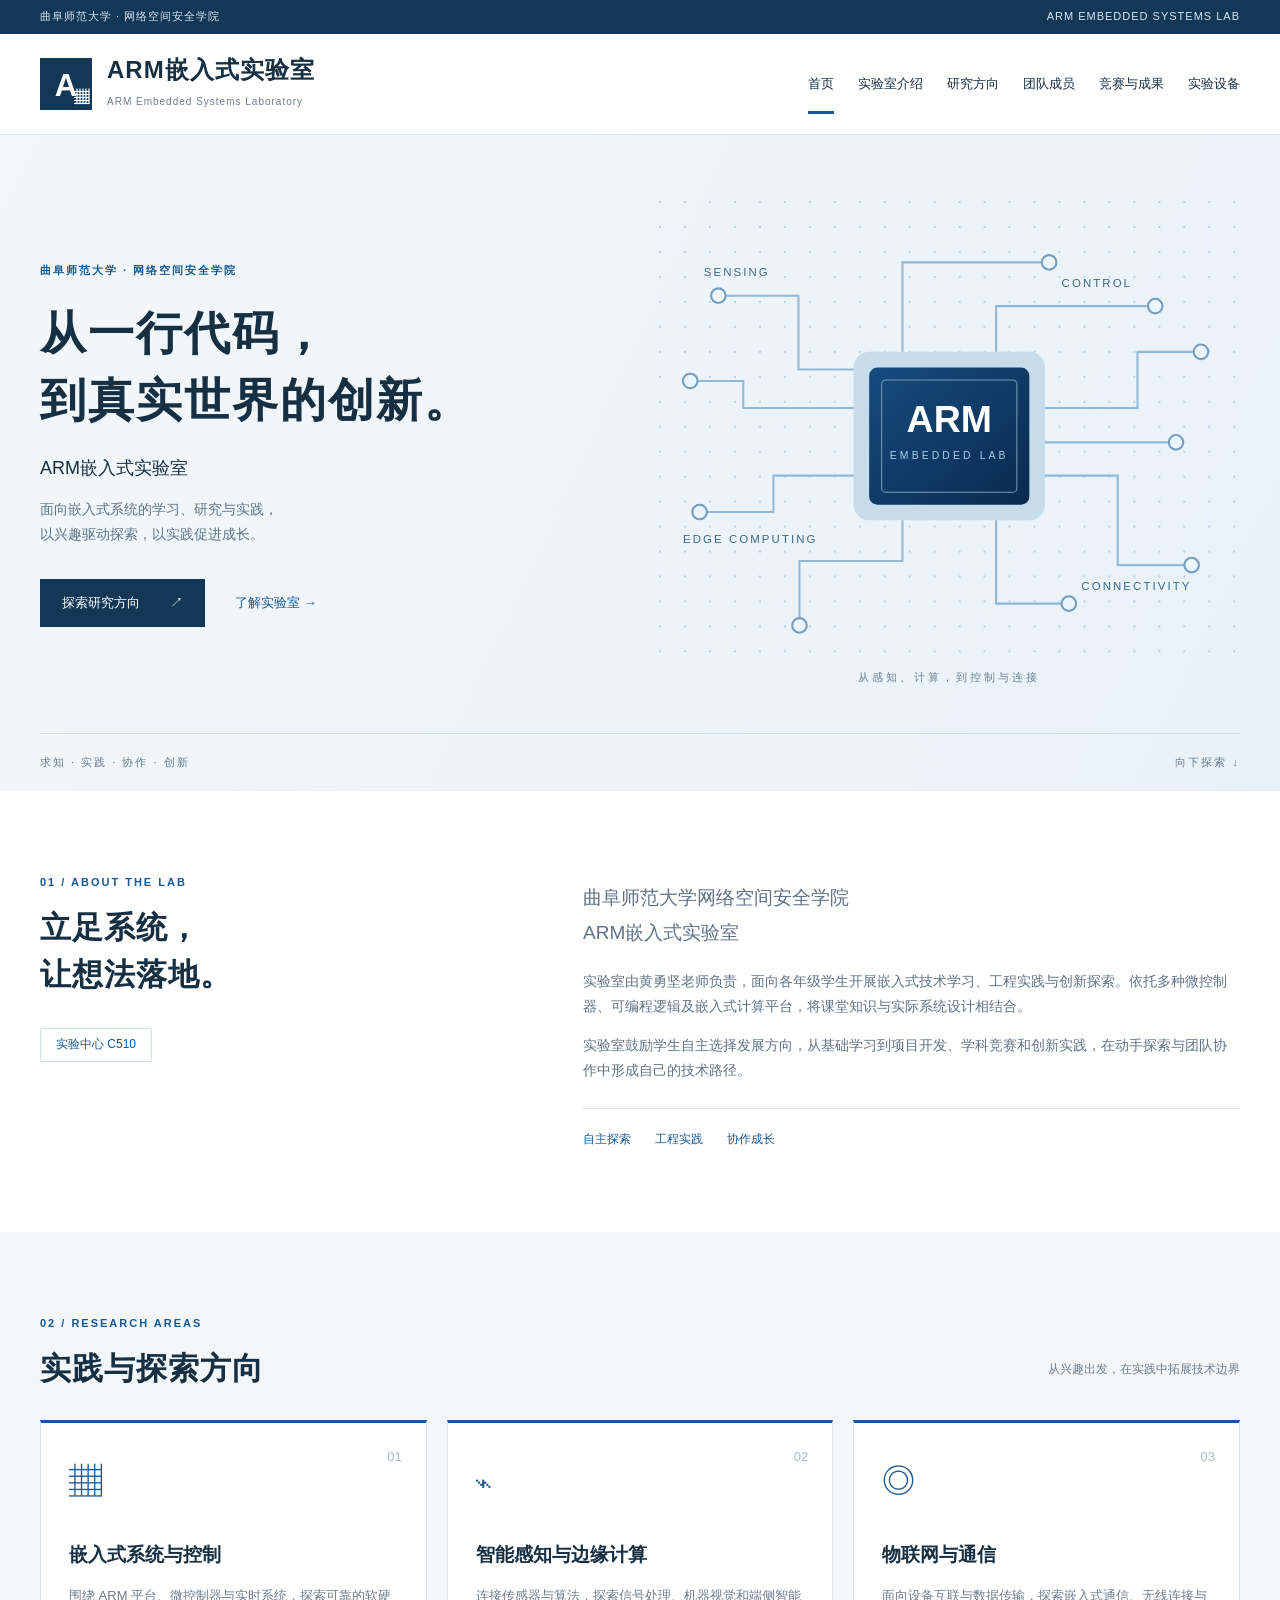
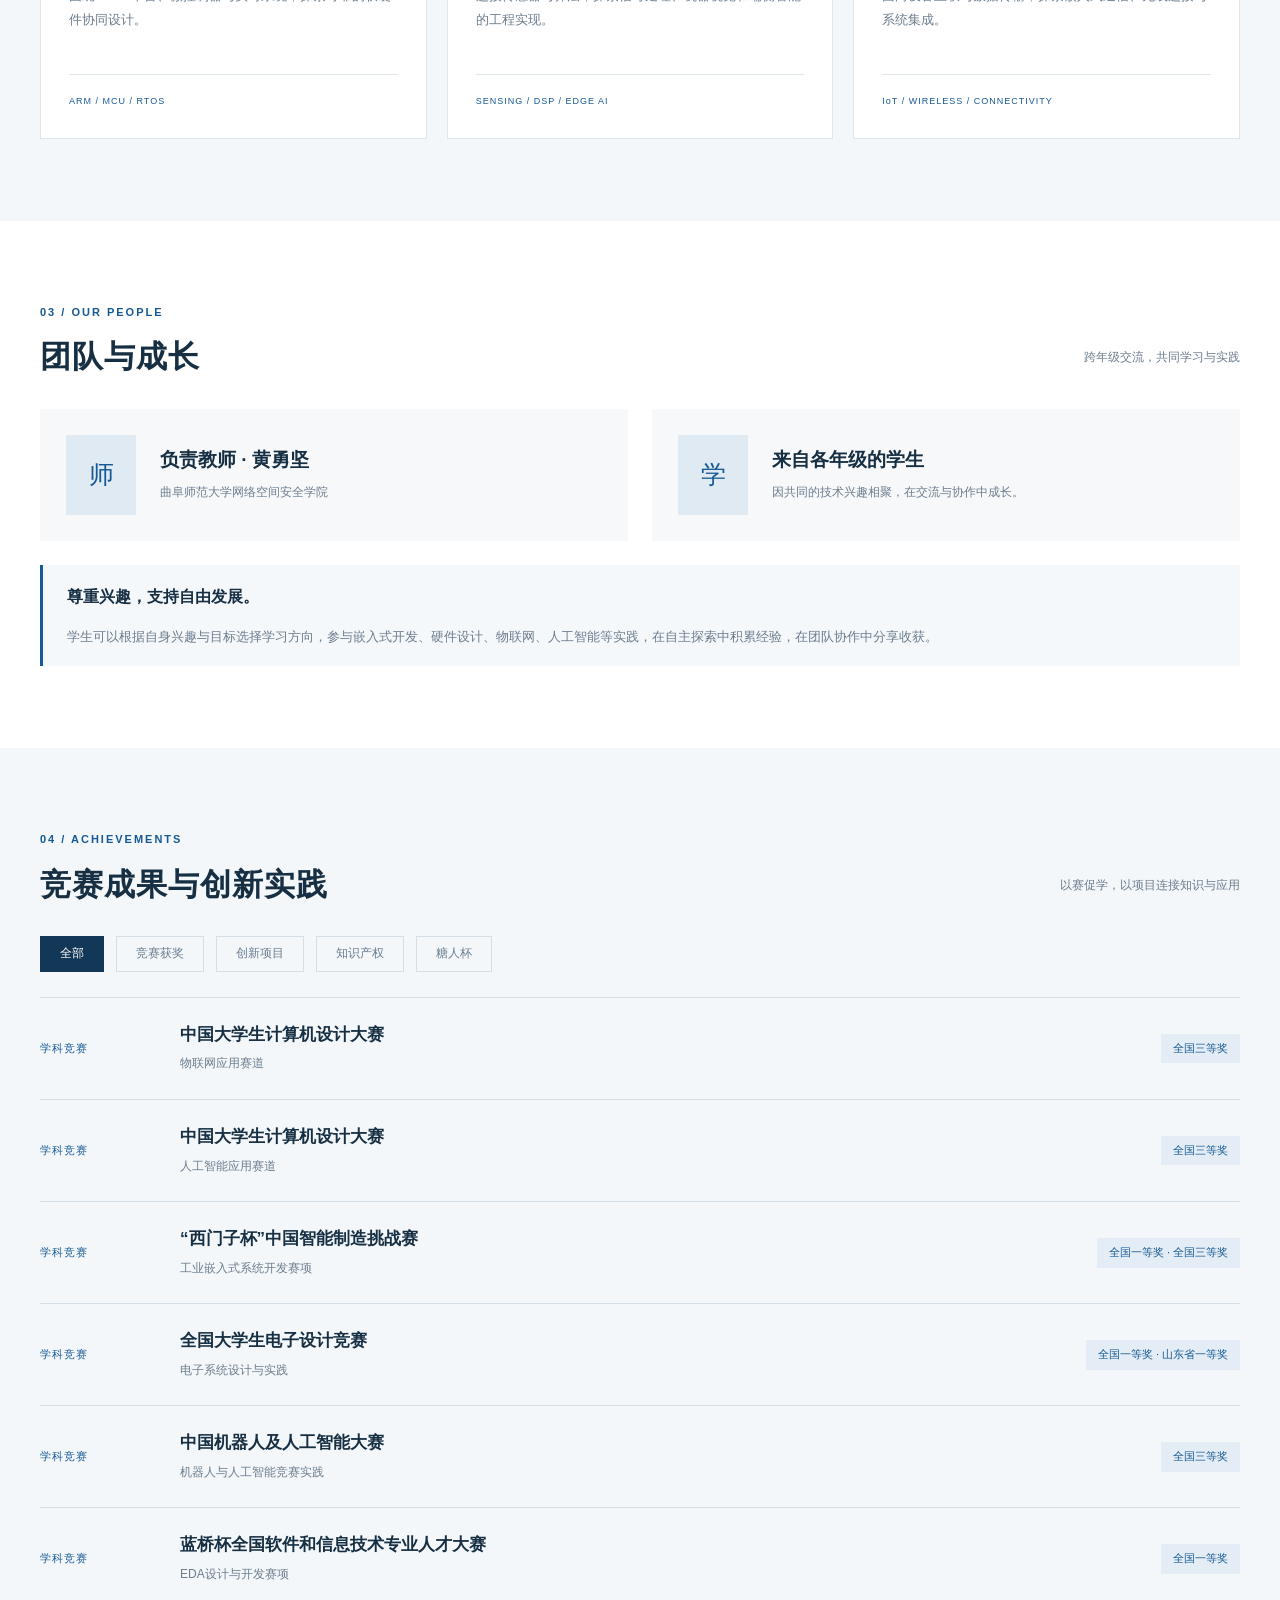
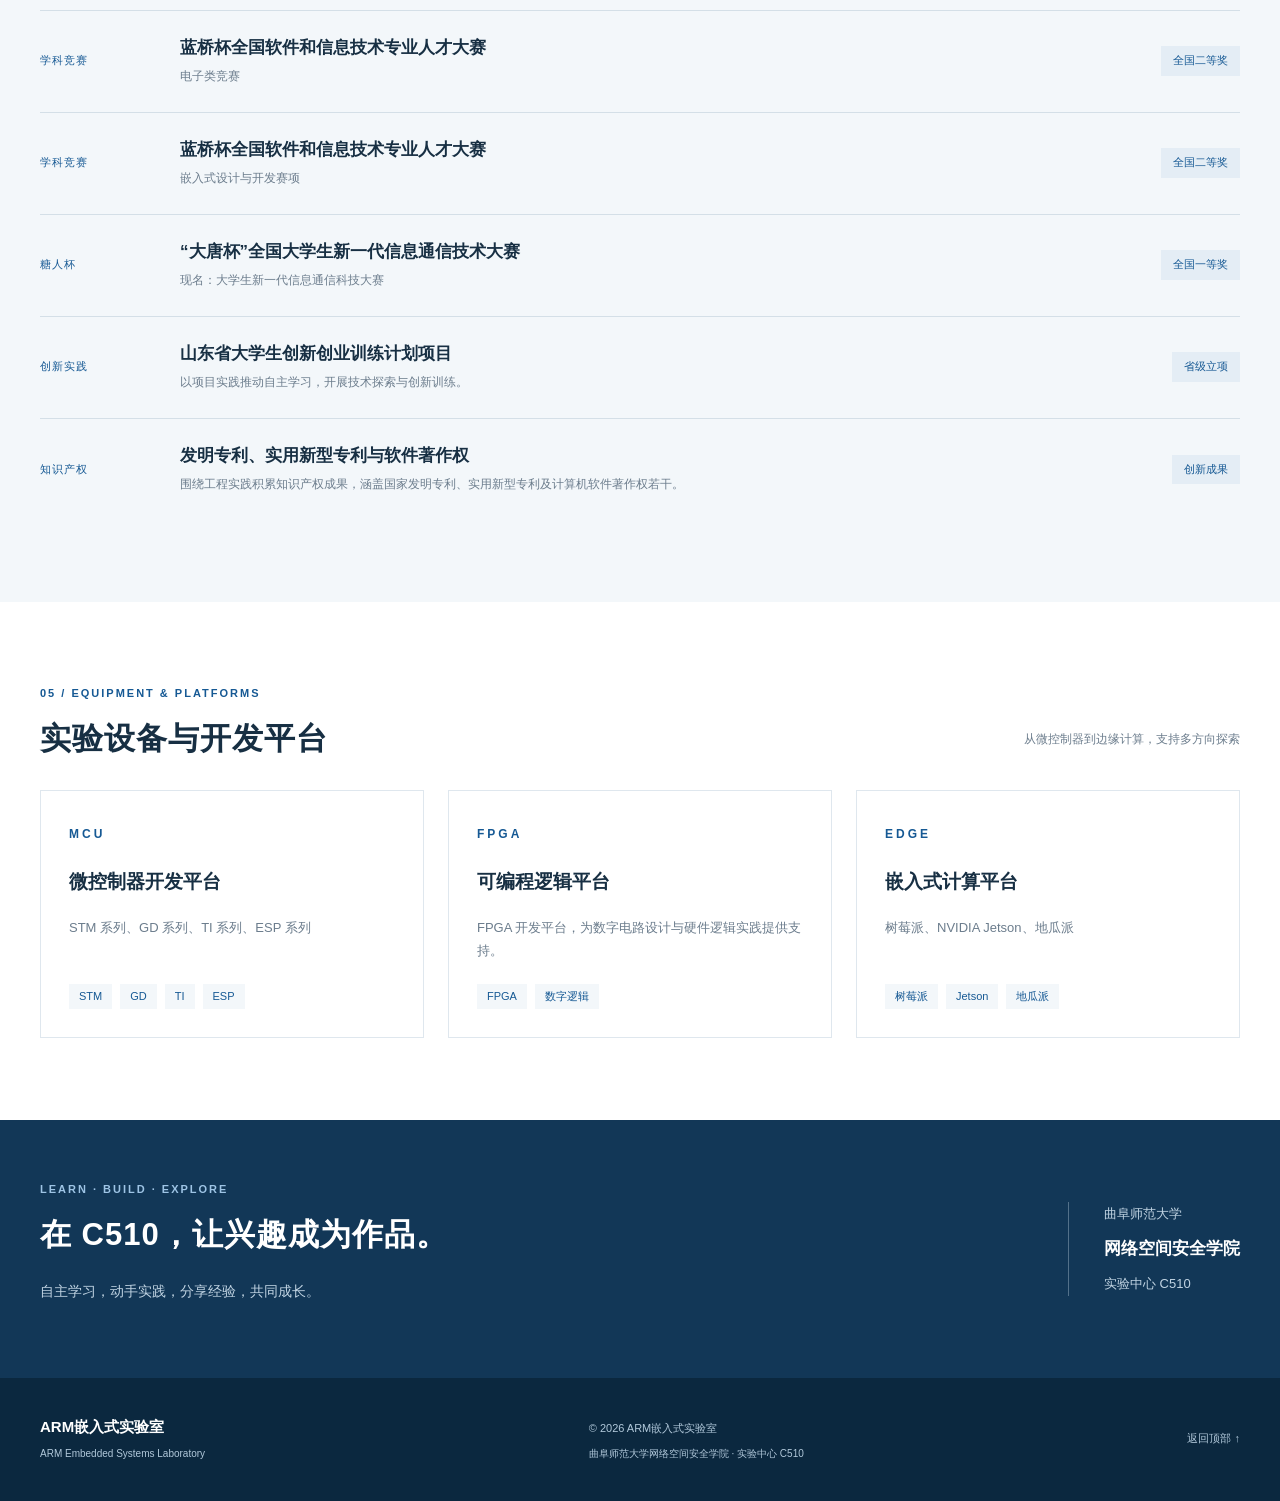
==== index.html @ 7ba66a1e "Add files via upload" ====
<!doctype html>
<html lang="zh-CN">
<head><meta charset="utf-8"><meta name="viewport" content="width=device-width,initial-scale=1"><meta name="description" content="曲阜师范大学网络空间安全学院ARM嵌入式实验室，位于实验中心C510，展示实践方向、竞赛成果与实验设备。"><title>ARM嵌入式实验室</title><link rel="stylesheet" href="styles.css"><script src="script.js" defer></script></head>
<body>
<a class="skip" href="#main">跳转到主要内容</a>
<div class="topbar"><div class="container"><span>曲阜师范大学 · 网络空间安全学院</span><span>ARM EMBEDDED SYSTEMS LAB</span></div></div>
<header><div class="container header-inner"><a class="brand" href="#home" aria-label="ARM嵌入式实验室首页"><span class="logo" aria-hidden="true">A<span>▦</span></span><span><strong>ARM嵌入式实验室</strong><small>ARM Embedded Systems Laboratory</small></span></a><button class="menu-toggle" aria-expanded="false" aria-controls="nav">菜单 <span aria-hidden="true">☰</span></button><nav id="nav" aria-label="主导航"><a href="#home" class="active">首页</a><a href="#about">实验室介绍</a><a href="#research">研究方向</a><a href="#team">团队成员</a><a href="#outputs">竞赛与成果</a><a href="#equipment">实验设备</a></nav></div></header>
<main id="main">
<section class="hero" id="home"><div class="container hero-inner"><div class="hero-copy"><div class="eyebrow">曲阜师范大学 · 网络空间安全学院</div><h1>从一行代码，<br>到真实世界的创新。</h1><p>ARM嵌入式实验室</p><div class="hero-description">面向嵌入式系统的学习、研究与实践，<br>以兴趣驱动探索，以实践促进成长。</div><div class="actions"><a class="button" href="#research">探索研究方向 <span>↗</span></a><a class="text-link" href="#about">了解实验室 <span>→</span></a></div></div><div class="chip-art" aria-label="嵌入式系统主题示意图"><svg viewBox="0 0 560 450" role="img"><title>处理器与外设连接示意</title><defs><pattern id="dots" width="24" height="24" patternUnits="userSpaceOnUse"><circle cx="2" cy="2" r="1" fill="#acc7e0"/></pattern><linearGradient id="chip" x2="1" y2="1"><stop stop-color="#164b7e"/><stop offset="1" stop-color="#092a50"/></linearGradient></defs><rect width="560" height="450" fill="url(#dots)"/><g fill="none" stroke="#91b9d7" stroke-width="2"><path d="M205 163H135V92H58M235 163V60H376M325 163V102H478M355 200H461V146H522M355 233H498M355 265H442V351H513M325 290V388H395M235 290V347H136V409M205 265H111V300H40M205 200H82V174H31"/></g><g fill="#edf5fc" stroke="#739ec0" stroke-width="2"><circle cx="58" cy="92" r="7"/><circle cx="376" cy="60" r="7"/><circle cx="478" cy="102" r="7"/><circle cx="522" cy="146" r="7"/><circle cx="498" cy="233" r="7"/><circle cx="513" cy="351" r="7"/><circle cx="395" cy="388" r="7"/><circle cx="136" cy="409" r="7"/><circle cx="40" cy="300" r="7"/><circle cx="31" cy="174" r="7"/></g><rect x="188" y="146" width="184" height="162" rx="15" fill="#c7dceb"/><rect x="203" y="161" width="154" height="132" rx="8" fill="url(#chip)"/><rect x="215" y="173" width="130" height="108" rx="4" fill="none" stroke="#759ab7"/><text x="280" y="223" text-anchor="middle" fill="white" font-size="36" font-family="Arial" font-weight="bold">ARM</text><text x="280" y="249" text-anchor="middle" fill="#a9cee8" font-size="10" letter-spacing="3" font-family="Arial">EMBEDDED LAB</text><g fill="#3c688b" font-family="Arial" font-size="11" letter-spacing="2"><text x="44" y="73">SENSING</text><text x="388" y="84">CONTROL</text><text x="407" y="375">CONNECTIVITY</text><text x="24" y="330">EDGE COMPUTING</text></g></svg><span class="art-caption">从感知、计算，到控制与连接</span></div></div><div class="hero-bottom container"><span>求知 · 实践 · 协作 · 创新</span><a href="#about">向下探索 ↓</a></div></section>
<section id="about" class="section container about"><div><div class="eyebrow">01 / ABOUT THE LAB</div><h2>立足系统，<br>让想法落地。</h2><div class="location-pill">实验中心 C510</div></div><div><p class="lead">曲阜师范大学网络空间安全学院<br>ARM嵌入式实验室</p><p>实验室由黄勇坚老师负责，面向各年级学生开展嵌入式技术学习、工程实践与创新探索。依托多种微控制器、可编程逻辑及嵌入式计算平台，将课堂知识与实际系统设计相结合。</p><p>实验室鼓励学生自主选择发展方向，从基础学习到项目开发、学科竞赛和创新实践，在动手探索与团队协作中形成自己的技术路径。</p><div class="about-notes"><span>自主探索</span><span>工程实践</span><span>协作成长</span></div></div></section>
<section class="research section" id="research"><div class="container"><div class="section-heading"><div><div class="eyebrow">02 / RESEARCH AREAS</div><h2>实践与探索方向</h2></div><p>从兴趣出发，在实践中拓展技术边界</p></div><div class="research-grid"><article><span class="number">01</span><div class="symbol" aria-hidden="true">▦</div><h3>嵌入式系统与控制</h3><p>围绕 ARM 平台、微控制器与实时系统，探索可靠的软硬件协同设计。</p><div class="tags">ARM / MCU / RTOS</div></article><article><span class="number">02</span><div class="symbol" aria-hidden="true">⌁</div><h3>智能感知与边缘计算</h3><p>连接传感器与算法，探索信号处理、机器视觉和端侧智能的工程实现。</p><div class="tags">SENSING / DSP / EDGE AI</div></article><article><span class="number">03</span><div class="symbol" aria-hidden="true">◎</div><h3>物联网与通信</h3><p>面向设备互联与数据传输，探索嵌入式通信、无线连接与系统集成。</p><div class="tags">IoT / WIRELESS / CONNECTIVITY</div></article></div></div></section>
<section class="section container" id="team"><div class="section-heading"><div><div class="eyebrow">03 / OUR PEOPLE</div><h2>团队与成长</h2></div><p>跨年级交流，共同学习与实践</p></div><div class="team-grid"><article><span class="avatar" aria-hidden="true">师</span><div><h3>负责教师 · 黄勇坚</h3><p>曲阜师范大学网络空间安全学院</p></div></article><article><span class="avatar" aria-hidden="true">学</span><div><h3>来自各年级的学生</h3><p>因共同的技术兴趣相聚，在交流与协作中成长。</p></div></article></div><div class="growth-note"><strong>尊重兴趣，支持自由发展。</strong><p>学生可以根据自身兴趣与目标选择学习方向，参与嵌入式开发、硬件设计、物联网、人工智能等实践，在自主探索中积累经验，在团队协作中分享收获。</p></div></section>
<section class="outputs section" id="outputs"><div class="container"><div class="section-heading"><div><div class="eyebrow">04 / ACHIEVEMENTS</div><h2>竞赛成果与创新实践</h2></div><p>以赛促学，以项目连接知识与应用</p></div><div class="filters" role="group" aria-label="筛选成果"><button class="selected" data-filter="all" aria-pressed="true">全部</button><button data-filter="competition" aria-pressed="false">竞赛获奖</button><button data-filter="project" aria-pressed="false">创新项目</button><button data-filter="patent" aria-pressed="false">知识产权</button><button data-filter="culture" aria-pressed="false">糖人杯</button></div><div class="work-list"><article data-type="competition"><span class="work-label">学科竞赛</span><div><h3>中国大学生计算机设计大赛</h3><p>物联网应用赛道</p></div><span class="award">全国三等奖</span></article><article data-type="competition"><span class="work-label">学科竞赛</span><div><h3>中国大学生计算机设计大赛</h3><p>人工智能应用赛道</p></div><span class="award">全国三等奖</span></article><article data-type="competition"><span class="work-label">学科竞赛</span><div><h3>“西门子杯”中国智能制造挑战赛</h3><p>工业嵌入式系统开发赛项</p></div><span class="award">全国一等奖 · 全国三等奖</span></article><article data-type="competition"><span class="work-label">学科竞赛</span><div><h3>全国大学生电子设计竞赛</h3><p>电子系统设计与实践</p></div><span class="award">全国一等奖 · 山东省一等奖</span></article><article data-type="competition"><span class="work-label">学科竞赛</span><div><h3>中国机器人及人工智能大赛</h3><p>机器人与人工智能竞赛实践</p></div><span class="award">全国三等奖</span></article><article data-type="competition"><span class="work-label">学科竞赛</span><div><h3>蓝桥杯全国软件和信息技术专业人才大赛</h3><p>EDA设计与开发赛项</p></div><span class="award">全国一等奖</span></article><article data-type="competition"><span class="work-label">学科竞赛</span><div><h3>蓝桥杯全国软件和信息技术专业人才大赛</h3><p>电子类竞赛</p></div><span class="award">全国二等奖</span></article><article data-type="competition"><span class="work-label">学科竞赛</span><div><h3>蓝桥杯全国软件和信息技术专业人才大赛</h3><p>嵌入式设计与开发赛项</p></div><span class="award">全国二等奖</span></article><article data-type="culture"><span class="work-label">糖人杯</span><div><h3>“大唐杯”全国大学生新一代信息通信技术大赛</h3><p>现名：大学生新一代信息通信科技大赛</p></div><span class="award">全国一等奖</span></article><article data-type="project"><span class="work-label">创新实践</span><div><h3>山东省大学生创新创业训练计划项目</h3><p>以项目实践推动自主学习，开展技术探索与创新训练。</p></div><span class="award">省级立项</span></article><article data-type="patent"><span class="work-label">知识产权</span><div><h3>发明专利、实用新型专利与软件著作权</h3><p>围绕工程实践积累知识产权成果，涵盖国家发明专利、实用新型专利及计算机软件著作权若干。</p></div><span class="award">创新成果</span></article></div></div></section>
<section class="section container" id="equipment"><div class="section-heading"><div><div class="eyebrow">05 / EQUIPMENT &amp; PLATFORMS</div><h2>实验设备与开发平台</h2></div><p>从微控制器到边缘计算，支持多方向探索</p></div><div class="equipment-grid"><article><span class="equipment-code">MCU</span><h3>微控制器开发平台</h3><p>STM 系列、GD 系列、TI 系列、ESP 系列</p><div class="device-tags"><span>STM</span><span>GD</span><span>TI</span><span>ESP</span></div></article><article><span class="equipment-code">FPGA</span><h3>可编程逻辑平台</h3><p>FPGA 开发平台，为数字电路设计与硬件逻辑实践提供支持。</p><div class="device-tags"><span>FPGA</span><span>数字逻辑</span></div></article><article><span class="equipment-code">EDGE</span><h3>嵌入式计算平台</h3><p>树莓派、NVIDIA Jetson、地瓜派</p><div class="device-tags"><span>树莓派</span><span>Jetson</span><span>地瓜派</span></div></article></div></section>
<section class="lab-banner"><div class="container"><div><div class="eyebrow">LEARN · BUILD · EXPLORE</div><h2>在 C510，让兴趣成为作品。</h2><p>自主学习，动手实践，分享经验，共同成长。</p></div><div class="banner-location"><span>曲阜师范大学</span><strong>网络空间安全学院</strong><span>实验中心 C510</span></div></div></section>
</main><footer><div class="container"><div><strong>ARM嵌入式实验室</strong><p>ARM Embedded Systems Laboratory</p></div><div><span>© <span id="year">2026</span> ARM嵌入式实验室</span><p>曲阜师范大学网络空间安全学院 · 实验中心 C510</p><!-- 备案完成后，在这里添加真实备案号及 https://beian.miit.gov.cn/ 链接 --></div><a href="#home">返回顶部 ↑</a></div></footer>
</body></html>
---- styles.css ----
:root{--navy:#123757;--blue:#165994;--ink:#172f43;--muted:#6c7d8d;--line:#dfe7ee;--bg:#f3f7fa}*{box-sizing:border-box}html{scroll-behavior:smooth;scroll-padding-top:105px}body{margin:0;color:var(--ink);font-family:"Microsoft YaHei","PingFang SC",Arial,sans-serif;line-height:1.8}a{color:inherit;text-decoration:none}button{font:inherit;cursor:pointer}a:focus-visible,button:focus-visible{outline:3px solid #e39e39;outline-offset:5px}.container{max-width:1200px;width:calc(100% - 80px);margin:auto}.topbar{background:var(--navy);color:#d9e6f1;font-size:11px;letter-spacing:1px;padding:7px 0}.topbar .container{display:flex;justify-content:space-between}header{background:rgba(255,255,255,.97);position:sticky;top:0;z-index:20;border-bottom:1px solid var(--line)}.header-inner{display:flex;align-items:center;justify-content:space-between;min-height:100px;gap:30px}.brand{display:flex;align-items:center;gap:15px;flex-shrink:0}.brand strong{font-size:24px;letter-spacing:1px;display:block;line-height:1.4}.brand small{font-size:10px;letter-spacing:1px;color:var(--muted)}.logo{width:52px;height:52px;background:var(--navy);color:white;font-size:31px;font-weight:700;display:grid;place-items:center;position:relative}.logo span{font-size:15px;position:absolute;right:3px;bottom:0}.header-inner nav{display:flex;gap:24px;font-size:13px;height:100px;align-items:center}.header-inner nav a{height:100%;display:flex;align-items:center;position:relative;white-space:nowrap}.header-inner nav a.active:after,.header-inner nav a:hover:after{content:"";height:3px;background:var(--blue);position:absolute;bottom:20px;left:0;right:0}.menu-toggle{display:none}.hero{background:linear-gradient(115deg,#f2f7fa,#e9f1f8);overflow:hidden}.hero-inner{display:grid;grid-template-columns:1fr 1fr;align-items:center;gap:35px;padding-top:65px;padding-bottom:45px}.eyebrow{font-size:11px;color:var(--blue);letter-spacing:2px;font-weight:700}.hero h1{font-size:clamp(34px,3.6vw,50px);line-height:1.45;letter-spacing:2px;margin:19px 0}.hero-copy>p{font-size:18px;margin:0 0 12px}.hero-description{font-size:14px;color:#5f758a}.actions{display:flex;align-items:center;gap:30px;margin-top:32px}.button{background:var(--navy);color:white;padding:12px 22px;display:inline-flex;gap:30px;font-size:13px}.button:hover{background:var(--blue)}.text-link{font-size:13px;color:var(--blue)}.chip-art svg{width:100%;height:auto;display:block}.art-caption{display:block;text-align:center;color:#6c8296;font-size:11px;letter-spacing:3px}.hero-bottom{border-top:1px solid #cddde9;padding:19px 0;display:flex;justify-content:space-between;font-size:11px;color:#657c90;letter-spacing:2px}.section{padding-top:82px;padding-bottom:82px}h2{font-size:31px;line-height:1.5;font-weight:600;letter-spacing:1px;margin:12px 0 20px}h3{font-size:19px;line-height:1.5;font-weight:600}p{font-size:14px}.about{display:grid;grid-template-columns:1fr 1.45fr;gap:90px}.about .lead{font-size:19px;margin-top:8px}.about p{color:#607386}.about .muted{font-size:12px;color:#718596}.about-notes{display:flex;gap:24px;border-top:1px solid var(--line);padding-top:20px;margin-top:24px;color:var(--blue);font-size:12px}.research,.outputs{background:var(--bg)}.section-heading{display:flex;justify-content:space-between;align-items:end;margin-bottom:28px;gap:25px}.section-heading h2{margin-bottom:0}.section-heading p,.note{font-size:12px;color:var(--muted)}.research-grid{display:grid;grid-template-columns:repeat(3,1fr);gap:20px}.research-grid article{background:white;border:1px solid var(--line);padding:28px;position:relative;border-top:3px solid var(--blue)}.number{position:absolute;right:24px;top:22px;color:#a9bbc9;font-size:13px}.symbol{color:var(--blue);font-size:33px;margin-bottom:30px}.research-grid h3{font-size:19px;margin:0 0 15px}.research-grid p{font-size:13px;color:var(--muted);min-height:65px}.tags{margin-top:25px;border-top:1px solid var(--line);padding-top:18px;font-size:9px;letter-spacing:1px;color:var(--blue)}.team-grid{display:grid;grid-template-columns:1fr 1fr;gap:24px}.team-grid article{display:flex;align-items:center;gap:24px;background:#f6f8fa;padding:26px}.avatar{display:grid;place-items:center;min-width:70px;height:80px;background:#dfeaf2;color:var(--blue);font-size:25px}.team-grid h3{margin:0 0 8px}.team-grid p{font-size:12px;color:var(--muted);margin:0}.note{margin-top:20px}.filters{display:flex;gap:12px;margin:25px 0}.filters button{background:transparent;color:#687d90;border:1px solid #d3dee7;padding:6px 19px;font-size:12px}.filters button.selected{background:var(--navy);color:white;border-color:var(--navy)}.work-list article{display:grid;grid-template-columns:120px 1fr auto;align-items:center;gap:20px;border-top:1px solid #d4dfe7;padding:24px 0}.work-list article[hidden]{display:none}.work-list h3{margin:0;font-size:17px}.work-list p{margin:6px 0 0;font-size:12px;color:var(--muted)}.work-label{font-size:11px;letter-spacing:1px;color:var(--blue)}.status{font-size:11px;color:#8292a0}.news{display:grid;grid-template-columns:1fr 1.6fr;gap:55px}.news>div>p{color:var(--muted);font-size:12px}.news-empty{border-left:3px solid var(--blue);background:#f5f8fa;padding:30px}.news-empty>span{font-size:10px;color:var(--blue);letter-spacing:2px}.news-empty h3{margin:13px 0}.contact{background:var(--navy);color:white;padding:65px 0}.contact .container{display:grid;grid-template-columns:1.2fr 1fr;gap:80px}.contact .eyebrow{color:#9ec4e5}.contact h2{font-size:29px}.contact p{font-size:13px;color:#c1d4e3}.contact dl{margin:0}.contact dl div{border-bottom:1px solid #3d5c77;display:grid;grid-template-columns:150px 1fr;padding:15px 0}.contact dt{font-size:12px;color:#adc9df}.contact dd{font-size:13px;margin:0}footer{padding:35px 0;background:#0b283f;color:#b1c8da}footer .container{display:flex;justify-content:space-between;gap:24px;align-items:center}footer strong{font-size:15px;color:white}footer p{font-size:10px;margin:3px 0}footer span,footer a{font-size:11px}.skip{position:fixed;top:-60px;left:10px;z-index:100;background:white;padding:10px}.skip:focus{top:10px}@media(max-width:1100px){.container{width:calc(100% - 48px)}.header-inner nav{gap:15px;font-size:12px}.brand strong{font-size:21px}.logo{width:44px;height:44px}.brand{gap:10px}}@media(max-width:900px){.menu-toggle{display:block;background:none;border:1px solid var(--line);padding:5px 12px;font-size:12px}.header-inner{min-height:82px}.header-inner nav{display:none;position:absolute;top:82px;left:0;right:0;height:auto;flex-direction:column;align-items:stretch;background:white;padding:12px 24px;gap:0;border-bottom:1px solid var(--line)}.header-inner nav.open{display:flex}.header-inner nav a{padding:10px 0}.header-inner nav a.active:after,.header-inner nav a:hover:after{bottom:4px;right:auto;width:26px}.hero-inner{gap:15px}.research-grid article{padding:20px}.about{gap:40px}.contact .container{gap:40px}}@media(max-width:640px){.container{width:calc(100% - 36px)}.topbar .container>span:last-child{display:none}.brand strong{font-size:18px}.brand small{font-size:8px;letter-spacing:.4px}.hero-inner{grid-template-columns:1fr;padding-top:40px;padding-bottom:20px}.hero h1{font-size:35px}.chip-art{max-width:400px;width:100%;margin:15px auto 0}.hero-bottom{letter-spacing:0}.section{padding-top:50px;padding-bottom:50px}.about,.news,.contact .container{grid-template-columns:1fr;gap:20px}h2{font-size:27px}.section-heading{display:block}.section-heading p{margin-top:12px}.research-grid,.team-grid{grid-template-columns:1fr}.symbol{margin-bottom:12px}.research-grid p{min-height:0}.filters{gap:7px;flex-wrap:wrap}.filters button{padding:5px 12px}.work-list article{grid-template-columns:1fr auto;gap:8px}.work-label{grid-column:1/-1}.work-list h3{font-size:16px}.contact h2{font-size:26px}.contact dl div{grid-template-columns:130px 1fr}footer .container{align-items:start;flex-direction:column;gap:15px}}@media(prefers-reduced-motion:reduce){html{scroll-behavior:auto}}

.location-pill{display:inline-block;border:1px solid #d0dfeb;color:var(--blue);font-size:12px;padding:5px 15px;margin-top:10px}.growth-note{border-left:3px solid var(--blue);padding:18px 24px;background:#f5f8fb;margin-top:24px}.growth-note strong{font-size:16px}.growth-note p{font-size:13px;color:var(--muted);margin-bottom:0}.award{color:var(--blue);background:#e4edf5;padding:5px 12px;font-size:11px;white-space:nowrap}.equipment-grid{display:grid;grid-template-columns:repeat(3,1fr);gap:24px}.equipment-grid article{border:1px solid var(--line);padding:28px}.equipment-code{font-size:12px;font-weight:700;letter-spacing:3px;color:var(--blue)}.equipment-grid h3{margin-top:20px}.equipment-grid p{font-size:13px;color:var(--muted);min-height:48px}.device-tags{display:flex;gap:8px;flex-wrap:wrap;margin-top:20px}.device-tags span{font-size:11px;background:var(--bg);padding:3px 10px;color:var(--blue)}.lab-banner{background:var(--navy);color:white;padding:60px 0}.lab-banner .container{display:flex;justify-content:space-between;align-items:center;gap:30px}.lab-banner .eyebrow{color:#9ec4e5}.lab-banner p{color:#c1d4e3}.banner-location{border-left:1px solid #53718a;padding-left:35px;display:flex;flex-direction:column;gap:8px;font-size:13px;color:#c1d4e3}.banner-location strong{font-size:17px;color:white}@media(max-width:900px){.work-list article{grid-template-columns:90px 1fr}.award{grid-column:2;justify-self:start}.equipment-grid{gap:15px}.equipment-grid article{padding:20px}}@media(max-width:640px){.equipment-grid{grid-template-columns:1fr}.equipment-grid p{min-height:0}.lab-banner .container{align-items:start;flex-direction:column}.lab-banner h2{font-size:26px}.banner-location{padding-left:20px}.work-list article{grid-template-columns:1fr}.award{grid-column:1}.work-label{grid-column:1}}
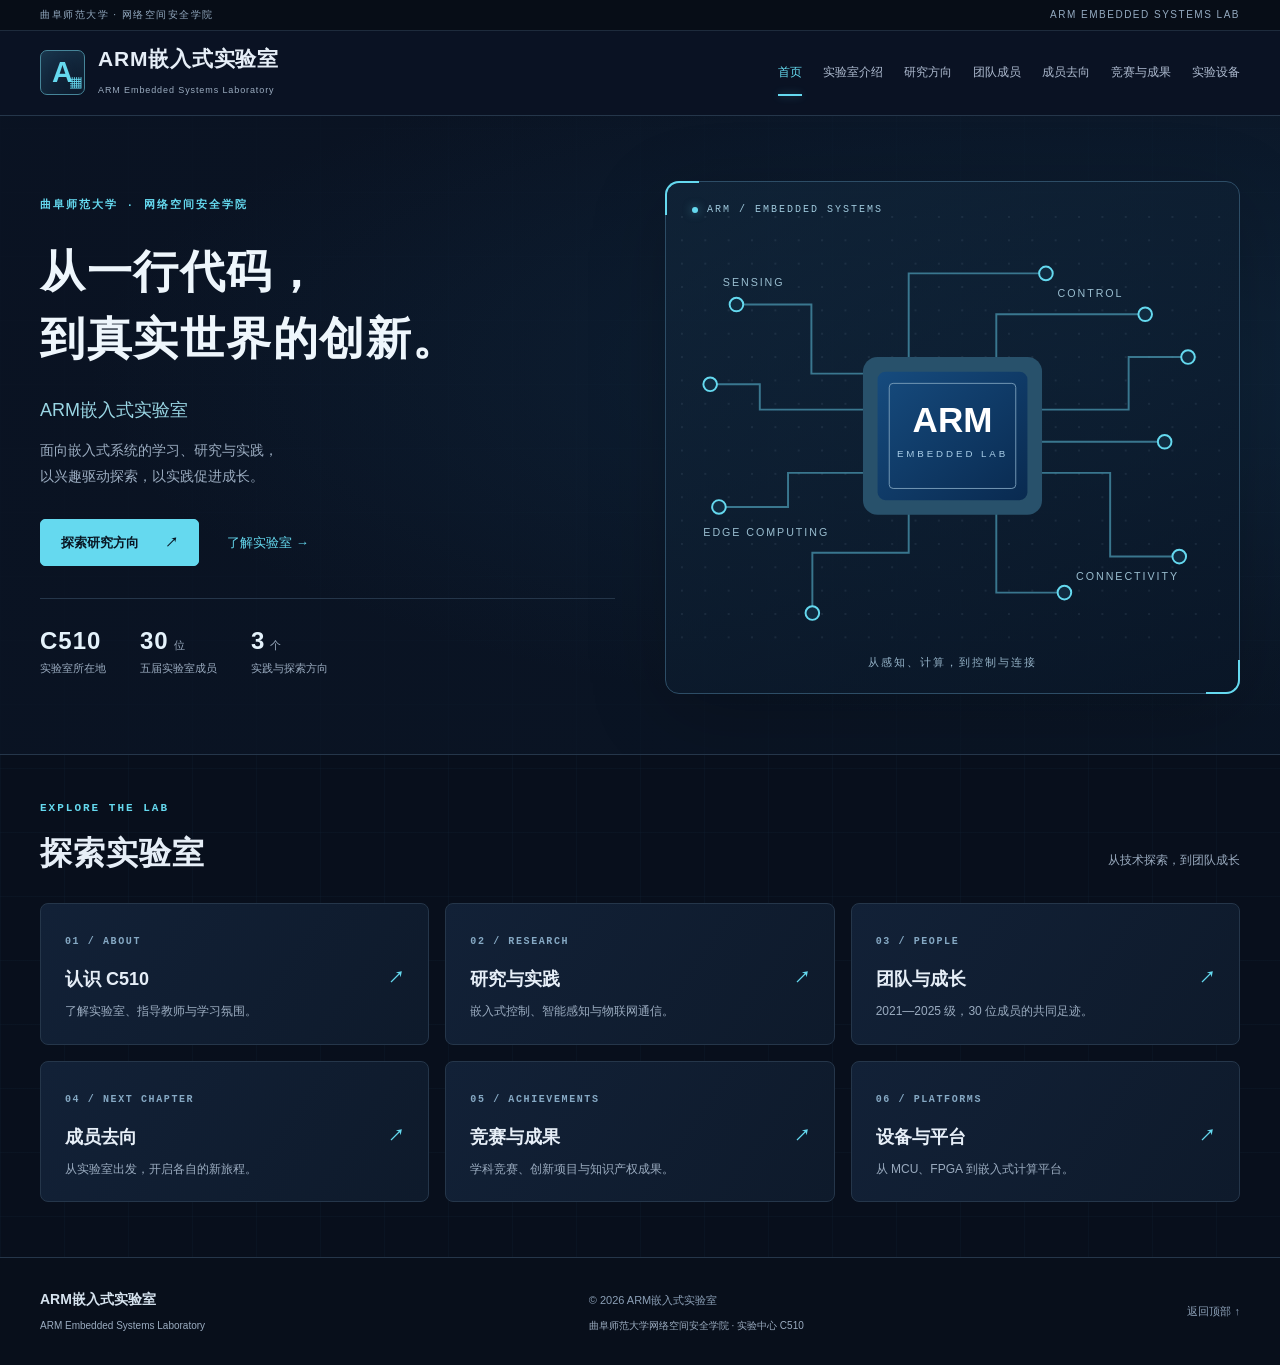
==== commit e91c6789: "Add files via upload" ====
--- a/index.html
+++ b/index.html
@@ -1,17 +1,125 @@
-<!doctype html>
-<html lang="zh-CN">
-<head><meta charset="utf-8"><meta name="viewport" content="width=device-width,initial-scale=1"><meta name="description" content="曲阜师范大学网络空间安全学院ARM嵌入式实验室，位于实验中心C510，展示实践方向、竞赛成果与实验设备。"><title>ARM嵌入式实验室</title><link rel="stylesheet" href="styles.css"><script src="script.js" defer></script></head>
-<body>
-<a class="skip" href="#main">跳转到主要内容</a>
-<div class="topbar"><div class="container"><span>曲阜师范大学 · 网络空间安全学院</span><span>ARM EMBEDDED SYSTEMS LAB</span></div></div>
-<header><div class="container header-inner"><a class="brand" href="#home" aria-label="ARM嵌入式实验室首页"><span class="logo" aria-hidden="true">A<span>▦</span></span><span><strong>ARM嵌入式实验室</strong><small>ARM Embedded Systems Laboratory</small></span></a><button class="menu-toggle" aria-expanded="false" aria-controls="nav">菜单 <span aria-hidden="true">☰</span></button><nav id="nav" aria-label="主导航"><a href="#home" class="active">首页</a><a href="#about">实验室介绍</a><a href="#research">研究方向</a><a href="#team">团队成员</a><a href="#outputs">竞赛与成果</a><a href="#equipment">实验设备</a></nav></div></header>
-<main id="main">
-<section class="hero" id="home"><div class="container hero-inner"><div class="hero-copy"><div class="eyebrow">曲阜师范大学 · 网络空间安全学院</div><h1>从一行代码，<br>到真实世界的创新。</h1><p>ARM嵌入式实验室</p><div class="hero-description">面向嵌入式系统的学习、研究与实践，<br>以兴趣驱动探索，以实践促进成长。</div><div class="actions"><a class="button" href="#research">探索研究方向 <span>↗</span></a><a class="text-link" href="#about">了解实验室 <span>→</span></a></div></div><div class="chip-art" aria-label="嵌入式系统主题示意图"><svg viewBox="0 0 560 450" role="img"><title>处理器与外设连接示意</title><defs><pattern id="dots" width="24" height="24" patternUnits="userSpaceOnUse"><circle cx="2" cy="2" r="1" fill="#acc7e0"/></pattern><linearGradient id="chip" x2="1" y2="1"><stop stop-color="#164b7e"/><stop offset="1" stop-color="#092a50"/></linearGradient></defs><rect width="560" height="450" fill="url(#dots)"/><g fill="none" stroke="#91b9d7" stroke-width="2"><path d="M205 163H135V92H58M235 163V60H376M325 163V102H478M355 200H461V146H522M355 233H498M355 265H442V351H513M325 290V388H395M235 290V347H136V409M205 265H111V300H40M205 200H82V174H31"/></g><g fill="#edf5fc" stroke="#739ec0" stroke-width="2"><circle cx="58" cy="92" r="7"/><circle cx="376" cy="60" r="7"/><circle cx="478" cy="102" r="7"/><circle cx="522" cy="146" r="7"/><circle cx="498" cy="233" r="7"/><circle cx="513" cy="351" r="7"/><circle cx="395" cy="388" r="7"/><circle cx="136" cy="409" r="7"/><circle cx="40" cy="300" r="7"/><circle cx="31" cy="174" r="7"/></g><rect x="188" y="146" width="184" height="162" rx="15" fill="#c7dceb"/><rect x="203" y="161" width="154" height="132" rx="8" fill="url(#chip)"/><rect x="215" y="173" width="130" height="108" rx="4" fill="none" stroke="#759ab7"/><text x="280" y="223" text-anchor="middle" fill="white" font-size="36" font-family="Arial" font-weight="bold">ARM</text><text x="280" y="249" text-anchor="middle" fill="#a9cee8" font-size="10" letter-spacing="3" font-family="Arial">EMBEDDED LAB</text><g fill="#3c688b" font-family="Arial" font-size="11" letter-spacing="2"><text x="44" y="73">SENSING</text><text x="388" y="84">CONTROL</text><text x="407" y="375">CONNECTIVITY</text><text x="24" y="330">EDGE COMPUTING</text></g></svg><span class="art-caption">从感知、计算，到控制与连接</span></div></div><div class="hero-bottom container"><span>求知 · 实践 · 协作 · 创新</span><a href="#about">向下探索 ↓</a></div></section>
-<section id="about" class="section container about"><div><div class="eyebrow">01 / ABOUT THE LAB</div><h2>立足系统，<br>让想法落地。</h2><div class="location-pill">实验中心 C510</div></div><div><p class="lead">曲阜师范大学网络空间安全学院<br>ARM嵌入式实验室</p><p>实验室由黄勇坚老师负责，面向各年级学生开展嵌入式技术学习、工程实践与创新探索。依托多种微控制器、可编程逻辑及嵌入式计算平台，将课堂知识与实际系统设计相结合。</p><p>实验室鼓励学生自主选择发展方向，从基础学习到项目开发、学科竞赛和创新实践，在动手探索与团队协作中形成自己的技术路径。</p><div class="about-notes"><span>自主探索</span><span>工程实践</span><span>协作成长</span></div></div></section>
-<section class="research section" id="research"><div class="container"><div class="section-heading"><div><div class="eyebrow">02 / RESEARCH AREAS</div><h2>实践与探索方向</h2></div><p>从兴趣出发，在实践中拓展技术边界</p></div><div class="research-grid"><article><span class="number">01</span><div class="symbol" aria-hidden="true">▦</div><h3>嵌入式系统与控制</h3><p>围绕 ARM 平台、微控制器与实时系统，探索可靠的软硬件协同设计。</p><div class="tags">ARM / MCU / RTOS</div></article><article><span class="number">02</span><div class="symbol" aria-hidden="true">⌁</div><h3>智能感知与边缘计算</h3><p>连接传感器与算法，探索信号处理、机器视觉和端侧智能的工程实现。</p><div class="tags">SENSING / DSP / EDGE AI</div></article><article><span class="number">03</span><div class="symbol" aria-hidden="true">◎</div><h3>物联网与通信</h3><p>面向设备互联与数据传输，探索嵌入式通信、无线连接与系统集成。</p><div class="tags">IoT / WIRELESS / CONNECTIVITY</div></article></div></div></section>
-<section class="section container" id="team"><div class="section-heading"><div><div class="eyebrow">03 / OUR PEOPLE</div><h2>团队与成长</h2></div><p>跨年级交流，共同学习与实践</p></div><div class="team-grid"><article><span class="avatar" aria-hidden="true">师</span><div><h3>负责教师 · 黄勇坚</h3><p>曲阜师范大学网络空间安全学院</p></div></article><article><span class="avatar" aria-hidden="true">学</span><div><h3>来自各年级的学生</h3><p>因共同的技术兴趣相聚，在交流与协作中成长。</p></div></article></div><div class="growth-note"><strong>尊重兴趣，支持自由发展。</strong><p>学生可以根据自身兴趣与目标选择学习方向，参与嵌入式开发、硬件设计、物联网、人工智能等实践，在自主探索中积累经验，在团队协作中分享收获。</p></div></section>
-<section class="outputs section" id="outputs"><div class="container"><div class="section-heading"><div><div class="eyebrow">04 / ACHIEVEMENTS</div><h2>竞赛成果与创新实践</h2></div><p>以赛促学，以项目连接知识与应用</p></div><div class="filters" role="group" aria-label="筛选成果"><button class="selected" data-filter="all" aria-pressed="true">全部</button><button data-filter="competition" aria-pressed="false">竞赛获奖</button><button data-filter="project" aria-pressed="false">创新项目</button><button data-filter="patent" aria-pressed="false">知识产权</button><button data-filter="culture" aria-pressed="false">糖人杯</button></div><div class="work-list"><article data-type="competition"><span class="work-label">学科竞赛</span><div><h3>中国大学生计算机设计大赛</h3><p>物联网应用赛道</p></div><span class="award">全国三等奖</span></article><article data-type="competition"><span class="work-label">学科竞赛</span><div><h3>中国大学生计算机设计大赛</h3><p>人工智能应用赛道</p></div><span class="award">全国三等奖</span></article><article data-type="competition"><span class="work-label">学科竞赛</span><div><h3>“西门子杯”中国智能制造挑战赛</h3><p>工业嵌入式系统开发赛项</p></div><span class="award">全国一等奖 · 全国三等奖</span></article><article data-type="competition"><span class="work-label">学科竞赛</span><div><h3>全国大学生电子设计竞赛</h3><p>电子系统设计与实践</p></div><span class="award">全国一等奖 · 山东省一等奖</span></article><article data-type="competition"><span class="work-label">学科竞赛</span><div><h3>中国机器人及人工智能大赛</h3><p>机器人与人工智能竞赛实践</p></div><span class="award">全国三等奖</span></article><article data-type="competition"><span class="work-label">学科竞赛</span><div><h3>蓝桥杯全国软件和信息技术专业人才大赛</h3><p>EDA设计与开发赛项</p></div><span class="award">全国一等奖</span></article><article data-type="competition"><span class="work-label">学科竞赛</span><div><h3>蓝桥杯全国软件和信息技术专业人才大赛</h3><p>电子类竞赛</p></div><span class="award">全国二等奖</span></article><article data-type="competition"><span class="work-label">学科竞赛</span><div><h3>蓝桥杯全国软件和信息技术专业人才大赛</h3><p>嵌入式设计与开发赛项</p></div><span class="award">全国二等奖</span></article><article data-type="culture"><span class="work-label">糖人杯</span><div><h3>“大唐杯”全国大学生新一代信息通信技术大赛</h3><p>现名：大学生新一代信息通信科技大赛</p></div><span class="award">全国一等奖</span></article><article data-type="project"><span class="work-label">创新实践</span><div><h3>山东省大学生创新创业训练计划项目</h3><p>以项目实践推动自主学习，开展技术探索与创新训练。</p></div><span class="award">省级立项</span></article><article data-type="patent"><span class="work-label">知识产权</span><div><h3>发明专利、实用新型专利与软件著作权</h3><p>围绕工程实践积累知识产权成果，涵盖国家发明专利、实用新型专利及计算机软件著作权若干。</p></div><span class="award">创新成果</span></article></div></div></section>
-<section class="section container" id="equipment"><div class="section-heading"><div><div class="eyebrow">05 / EQUIPMENT &amp; PLATFORMS</div><h2>实验设备与开发平台</h2></div><p>从微控制器到边缘计算，支持多方向探索</p></div><div class="equipment-grid"><article><span class="equipment-code">MCU</span><h3>微控制器开发平台</h3><p>STM 系列、GD 系列、TI 系列、ESP 系列</p><div class="device-tags"><span>STM</span><span>GD</span><span>TI</span><span>ESP</span></div></article><article><span class="equipment-code">FPGA</span><h3>可编程逻辑平台</h3><p>FPGA 开发平台，为数字电路设计与硬件逻辑实践提供支持。</p><div class="device-tags"><span>FPGA</span><span>数字逻辑</span></div></article><article><span class="equipment-code">EDGE</span><h3>嵌入式计算平台</h3><p>树莓派、NVIDIA Jetson、地瓜派</p><div class="device-tags"><span>树莓派</span><span>Jetson</span><span>地瓜派</span></div></article></div></section>
-<section class="lab-banner"><div class="container"><div><div class="eyebrow">LEARN · BUILD · EXPLORE</div><h2>在 C510，让兴趣成为作品。</h2><p>自主学习，动手实践，分享经验，共同成长。</p></div><div class="banner-location"><span>曲阜师范大学</span><strong>网络空间安全学院</strong><span>实验中心 C510</span></div></div></section>
-</main><footer><div class="container"><div><strong>ARM嵌入式实验室</strong><p>ARM Embedded Systems Laboratory</p></div><div><span>© <span id="year">2026</span> ARM嵌入式实验室</span><p>曲阜师范大学网络空间安全学院 · 实验中心 C510</p><!-- 备案完成后，在这里添加真实备案号及 https://beian.miit.gov.cn/ 链接 --></div><a href="#home">返回顶部 ↑</a></div></footer>
-</body></html>
+<!DOCTYPE html>
+
+<html lang="zh-CN">
+<head>
+<meta charset="utf-8"/>
+<meta content="width=device-width,initial-scale=1" name="viewport"/>
+<meta content="曲阜师范大学网络空间安全学院 ARM嵌入式实验室 · 首页 · 实验中心 C510" name="description"/>
+<title>ARM嵌入式实验室</title>
+<link href="theme.css" rel="stylesheet"/>
+<script defer="" src="script.js"></script>
+</head>
+<body class="page-home">
+<a class="skip" href="#main">跳转到主要内容</a>
+<div class="topbar">
+<div class="container">
+<span>曲阜师范大学 · 网络空间安全学院</span>
+<span>ARM EMBEDDED SYSTEMS LAB</span>
+</div>
+</div>
+<header>
+<div class="container header-inner">
+<a aria-label="ARM嵌入式实验室首页" class="brand" href="index.html">
+<span aria-hidden="true" class="logo">A<span>▦</span></span>
+<span>
+<strong>ARM嵌入式实验室</strong>
+<small>ARM Embedded Systems Laboratory</small>
+</span>
+</a>
+<button aria-controls="nav" aria-expanded="false" class="menu-toggle">菜单 <span aria-hidden="true">☰</span></button>
+<nav aria-label="主导航" id="nav">
+<a aria-current="page" class="active" href="index.html">首页</a>
+<a href="about.html">实验室介绍</a>
+<a href="research.html">研究方向</a>
+<a href="team.html">团队成员</a>
+<a href="destinations.html">成员去向</a>
+<a href="outputs.html">竞赛与成果</a>
+<a href="equipment.html">实验设备</a>
+</nav>
+</div>
+</header>
+<main id="main"><section class="hero" id="home">
+<div class="container hero-inner">
+<div class="hero-copy">
+<div class="eyebrow">曲阜师范大学 · 网络空间安全学院</div>
+<h1>从一行代码，<br/>到真实世界的创新。</h1>
+<p>ARM嵌入式实验室</p>
+<div class="hero-description">
+                        面向嵌入式系统的学习、研究与实践，<br/>以兴趣驱动探索，以实践促进成长。
+                    </div>
+<div class="actions">
+<a class="button" href="research.html">探索研究方向 <span>↗</span></a>
+<a class="text-link" href="about.html">了解实验室 <span>→</span></a>
+</div>
+<div aria-label="实验室概览" class="hero-highlights"><div><strong>C510</strong><span>实验室所在地</span></div><a href="team.html"><strong>30<span>位</span></strong><span>五届实验室成员</span></a><a href="research.html"><strong>3<span>个</span></strong><span>实践与探索方向</span></a></div>
+</div>
+<div aria-label="嵌入式系统主题示意图" class="chip-art"><div class="system-label"><span aria-hidden="true" class="signal-dot"></span> ARM / EMBEDDED SYSTEMS</div>
+<svg role="img" viewbox="0 0 560 450">
+<title>处理器与外设连接示意</title>
+<defs>
+<pattern height="24" id="dots" patternunits="userSpaceOnUse" width="24">
+<circle cx="2" cy="2" fill="#acc7e0" r="1"></circle>
+</pattern>
+<lineargradient id="chip" x2="1" y2="1">
+<stop stop-color="#164b7e"></stop>
+<stop offset="1" stop-color="#092a50"></stop>
+</lineargradient>
+</defs>
+<rect fill="url(#dots)" height="450" width="560"></rect>
+<g fill="none" stroke="#91b9d7" stroke-width="2">
+<path d="M205 163H135V92H58M235 163V60H376M325 163V102H478M355 200H461V146H522M355 233H498M355 265H442V351H513M325 290V388H395M235 290V347H136V409M205 265H111V300H40M205 200H82V174H31"></path>
+</g>
+<g fill="#edf5fc" stroke="#739ec0" stroke-width="2">
+<circle cx="58" cy="92" r="7"></circle>
+<circle cx="376" cy="60" r="7"></circle>
+<circle cx="478" cy="102" r="7"></circle>
+<circle cx="522" cy="146" r="7"></circle>
+<circle cx="498" cy="233" r="7"></circle>
+<circle cx="513" cy="351" r="7"></circle>
+<circle cx="395" cy="388" r="7"></circle>
+<circle cx="136" cy="409" r="7"></circle>
+<circle cx="40" cy="300" r="7"></circle>
+<circle cx="31" cy="174" r="7"></circle>
+</g>
+<rect fill="#c7dceb" height="162" rx="15" width="184" x="188" y="146"></rect>
+<rect fill="url(#chip)" height="132" rx="8" width="154" x="203" y="161"></rect>
+<rect fill="none" height="108" rx="4" stroke="#759ab7" width="130" x="215" y="173"></rect>
+<text fill="white" font-family="Arial" font-size="36" font-weight="bold" text-anchor="middle" x="280" y="223">ARM</text>
+<text fill="#a9cee8" font-family="Arial" font-size="10" letter-spacing="3" text-anchor="middle" x="280" y="249">EMBEDDED LAB</text>
+<g fill="#3c688b" font-family="Arial" font-size="11" letter-spacing="2">
+<text x="44" y="73">SENSING</text>
+<text x="388" y="84">CONTROL</text>
+<text x="407" y="375">CONNECTIVITY</text>
+<text x="24" y="330">EDGE COMPUTING</text>
+</g>
+</svg>
+<span class="art-caption">从感知、计算，到控制与连接</span>
+</div>
+</div>
+
+</section><section aria-labelledby="overview-title" class="home-overview container">
+<div class="section-heading"><div><div class="eyebrow">EXPLORE THE LAB</div><h2 id="overview-title">探索实验室</h2></div><p>从技术探索，到团队成长</p></div>
+<div class="portal-grid">
+<a class="portal-card" href="about.html"><span class="portal-code">01 / ABOUT</span><h3>认识 C510 <span aria-hidden="true">↗</span></h3><p>了解实验室、指导教师与学习氛围。</p></a>
+<a class="portal-card" href="research.html"><span class="portal-code">02 / RESEARCH</span><h3>研究与实践 <span aria-hidden="true">↗</span></h3><p>嵌入式控制、智能感知与物联网通信。</p></a>
+<a class="portal-card" href="team.html"><span class="portal-code">03 / PEOPLE</span><h3>团队与成长 <span aria-hidden="true">↗</span></h3><p>2021—2025 级，30 位成员的共同足迹。</p></a>
+<a class="portal-card" href="destinations.html"><span class="portal-code">04 / NEXT CHAPTER</span><h3>成员去向 <span aria-hidden="true">↗</span></h3><p>从实验室出发，开启各自的新旅程。</p></a>
+<a class="portal-card" href="outputs.html"><span class="portal-code">05 / ACHIEVEMENTS</span><h3>竞赛与成果 <span aria-hidden="true">↗</span></h3><p>学科竞赛、创新项目与知识产权成果。</p></a>
+<a class="portal-card" href="equipment.html"><span class="portal-code">06 / PLATFORMS</span><h3>设备与平台 <span aria-hidden="true">↗</span></h3><p>从 MCU、FPGA 到嵌入式计算平台。</p></a>
+</div></section></main>
+<footer>
+<div class="container">
+<div>
+<strong>ARM嵌入式实验室</strong>
+<p>ARM Embedded Systems Laboratory</p>
+</div>
+<div>
+<span>© <span id="year">2026</span> ARM嵌入式实验室</span>
+<p>曲阜师范大学网络空间安全学院 · 实验中心 C510</p>
+<!-- 备案完成后，在这里添加真实备案号及 https://beian.miit.gov.cn/ 链接 -->
+</div>
+<a href="#main">返回顶部 ↑</a>
+</div>
+</footer>
+</body>
+</html>
--- a/theme.css
+++ b/theme.css
@@ -0,0 +1,205 @@
+:root{color-scheme:dark;--bg:#080f1c;--surface:#101d30;--navy:#d9edf8;--blue:#65d9ef;--ink:#e6eef7;--muted:#9bacc0;--line:#25364a;--cyan:#65d9ef}
+*{box-sizing:border-box}
+html{scroll-behavior:smooth;scroll-padding-top:96px}
+body{margin:0;background:var(--bg);color:var(--ink);font-family:"Microsoft YaHei","PingFang SC",Arial,sans-serif;line-height:1.8;background-image:linear-gradient(#16304726 1px,transparent 1px),linear-gradient(90deg,#16304726 1px,transparent 1px);background-size:64px 64px}
+a{color:inherit;text-decoration:none}
+button{font:inherit;cursor:pointer}
+a:focus-visible,button:focus-visible{outline:2px solid var(--cyan);outline-offset:5px}
+p{font-size:14px;color:var(--muted)}
+h2{font-size:32px;line-height:1.4;font-weight:600;letter-spacing:1px;margin:12px 0 20px}
+h3{font-size:20px;line-height:1.5;font-weight:600}
+.container{max-width:1200px;width:calc(100% - 80px);margin:auto}
+.topbar{background:#070d17;color:#93a9bf;border-bottom:1px solid #1e2b3c;padding:6px 0;font-size:10px;letter-spacing:1.5px}
+.topbar .container{display:flex;justify-content:space-between}
+header{position:sticky;top:0;z-index:20;background:#0b1424f2;backdrop-filter:blur(16px);border-bottom:1px solid var(--line)}
+.header-inner{display:flex;align-items:center;justify-content:space-between;gap:24px;min-height:84px}
+.brand{display:flex;align-items:center;gap:13px;flex-shrink:0}
+.brand strong{font-size:21px;display:block;line-height:1.5;letter-spacing:.8px}
+.brand small{font-size:9px;letter-spacing:.9px;color:var(--muted)}
+.logo{width:45px;height:45px;position:relative;display:grid;place-items:center;font:700 29px Arial;color:var(--cyan);border:1px solid #468599;border-radius:7px;background:linear-gradient(145deg,#18324a,#0b1628);box-shadow:inset 0 0 18px #65d9ef0a}
+.logo span{position:absolute;right:3px;bottom:3px;font-size:11px}
+.header-inner nav{display:flex;gap:21px;align-items:center;min-height:84px;font-size:12px}
+.header-inner nav a{position:relative;display:flex;align-items:center;min-height:84px;white-space:nowrap;color:#aebbd0;transition:color .2s}
+.header-inner nav a:hover,.header-inner nav a.active{color:var(--cyan)}
+.header-inner nav a.active:after{content:"";height:2px;background:var(--cyan);position:absolute;bottom:19px;left:0;right:0;box-shadow:0 0 8px #65d9ef55}
+.menu-toggle{display:none;background:#102033;border:1px solid #31445a;color:var(--ink);border-radius:6px;padding:7px 12px;font-size:12px}
+main{min-height:calc(100vh - 245px)}
+.eyebrow,.portal-code{font-family:Consolas,"Courier New",monospace;color:var(--cyan);font-size:11px;letter-spacing:2px;font-weight:600}
+.hero{position:relative;overflow:hidden;background:radial-gradient(ellipse at 85% 40%,#14385666,transparent 65%),linear-gradient(120deg,#0a1323dd,#0c1a2c88);border-bottom:1px solid var(--line)}
+.hero-inner{display:grid;grid-template-columns:1fr 1fr;gap:50px;align-items:center;padding-top:65px;padding-bottom:60px}
+.hero h1{font-size:clamp(32px,3.5vw,48px);letter-spacing:1.5px;line-height:1.5;margin:22px 0;color:#eef6fc}
+.hero-copy>p{color:#9ad6e4;font-size:18px;margin:0 0 12px}
+.hero-description{font-size:14px;color:var(--muted)}
+.actions{display:flex;gap:28px;align-items:center;margin-top:30px}
+.button{display:inline-flex;align-items:center;gap:26px;color:#081623;background:var(--cyan);padding:11px 20px;border:1px solid var(--cyan);border-radius:5px;font-size:13px;font-weight:600;transition:background .2s,box-shadow .2s}
+.button:hover{background:#9eecf8;box-shadow:0 0 25px #65d9ef22}
+.text-link{color:var(--cyan);font-size:13px}
+.hero-highlights{display:flex;gap:34px;padding-top:24px;border-top:1px solid var(--line);margin-top:32px}
+.hero-highlights>div,.hero-highlights>a{display:flex;flex-direction:column}
+.hero-highlights strong{font:600 24px/1.5 Consolas,Arial,sans-serif;color:#e4f2fb;letter-spacing:1px}
+.hero-highlights strong span{font-size:11px;margin-left:5px;font-weight:400;color:var(--muted)}
+.hero-highlights>*>span{font-size:11px;color:var(--muted)}
+.hero-highlights a:hover strong{color:var(--cyan)}
+.chip-art{padding:22px 14px 20px;border:1px solid #2d4d66;border-radius:14px;background:linear-gradient(150deg,#12283d99,#091627cc);position:relative;box-shadow:0 18px 80px #0003}
+.chip-art:before,.chip-art:after{content:"";position:absolute;width:32px;height:32px;border-color:var(--cyan);border-style:solid;pointer-events:none}
+.chip-art:before{top:-1px;left:-1px;border-width:2px 0 0 2px;border-radius:14px 0 0 0}
+.chip-art:after{bottom:-1px;right:-1px;border-width:0 2px 2px 0;border-radius:0 0 14px 0}
+.system-label{display:flex;gap:9px;align-items:center;color:#9fc8dc;font:10px Consolas,monospace;letter-spacing:2px;padding:0 12px}
+.signal-dot{width:6px;height:6px;background:var(--cyan);border-radius:50%;box-shadow:0 0 10px #65d9ef88}
+.chip-art svg{display:block;width:100%;height:auto}
+.chip-art svg>rect:first-of-type{opacity:.12}
+.chip-art svg>g[fill="none"]{stroke:#4895ae;opacity:.75}
+.chip-art svg>g[fill="#edf5fc"]{fill:#102b40;stroke:#65d9ef}
+.chip-art svg>g[fill="#3c688b"]{fill:#9abed0}
+.chip-art svg>rect[fill="#c7dceb"]{fill:#28516b}
+.art-caption{display:block;text-align:center;color:#95b3c8;font-size:11px;letter-spacing:2px}
+.home-overview{padding:44px 0 55px}
+.section-heading{display:flex;justify-content:space-between;align-items:end;gap:24px;margin-bottom:28px}
+.section-heading h2{margin-bottom:0}
+.section-heading p{font-size:12px;margin:0 0 4px}
+.portal-grid{display:grid;grid-template-columns:repeat(3,minmax(0,1fr));gap:16px}
+.portal-card{display:block;background:linear-gradient(125deg,#122137,#0e1a2b);border:1px solid var(--line);padding:21px 24px;border-radius:8px;transition:border-color .2s,background .2s}
+.portal-card:hover{border-color:#4a91a7;background:#15293e}
+.portal-code{font-size:10px;letter-spacing:1.6px;color:#86a9c4}
+.portal-card h3{font-size:18px;margin:12px 0 8px;display:flex;justify-content:space-between}
+.portal-card h3 span{color:var(--cyan);font-size:16px}
+.portal-card p{font-size:12px;margin:0}
+.page-path{display:flex;gap:12px;align-items:center;padding-top:26px;font-size:11px;color:#8ba0b7}
+.page-path a:hover{color:var(--cyan)}
+.page-path>span:last-child{color:#bfd0e1}
+.section{padding:38px 0 60px}
+.about{display:grid;grid-template-columns:1fr 1.45fr;gap:75px;padding-top:60px;padding-bottom:90px}
+.about h2{font-size:39px;margin:20px 0 28px}
+.about .lead{font-size:20px;color:#d5e5f3;margin-top:0}
+.about p{line-height:2.1}
+.location-pill{display:inline-block;font-size:12px;color:var(--cyan);border:1px solid #385b72;padding:6px 15px;border-radius:5px;background:#122738}
+.about-notes{display:flex;gap:24px;border-top:1px solid var(--line);padding-top:22px;margin-top:28px;font-size:12px;color:var(--cyan)}
+.research-grid,.equipment-grid{display:grid;grid-template-columns:repeat(3,minmax(0,1fr));gap:22px}
+.research-grid article,.equipment-grid article{position:relative;background:linear-gradient(145deg,#122238,#0e1b2d);border:1px solid var(--line);border-radius:10px;padding:30px;overflow:hidden}
+.research-grid article{border-top:2px solid #459db5}
+.number{position:absolute;right:25px;top:25px;color:#8298af;font:12px Consolas,monospace}
+.symbol{color:var(--cyan);font-size:39px;margin-bottom:28px}
+.research-grid h3{font-size:20px;margin:0 0 16px}
+.research-grid p{font-size:14px;min-height:85px}
+.tags{border-top:1px solid var(--line);padding-top:20px;margin-top:26px;font:10px/1.7 Consolas,monospace;letter-spacing:.8px;color:#8db9cd}
+.team-grid{display:grid;grid-template-columns:1fr 1fr;gap:20px}
+.team-grid article{display:flex;align-items:center;gap:20px;padding:24px;background:#111f32;border:1px solid var(--line);border-radius:9px}
+.avatar{display:grid;place-items:center;width:60px;min-width:60px;height:64px;border:1px solid #36566b;background:#163146;color:var(--cyan);font-size:23px;border-radius:6px}
+.team-grid h3{font-size:18px;margin:0 0 6px}
+.team-grid p{font-size:12px;margin:0}
+.member-roster{margin-top:32px}
+.roster-heading{display:flex;justify-content:space-between;align-items:center;gap:20px;margin-bottom:20px}
+.roster-heading h3{font-size:23px;margin:0 0 5px}
+.roster-heading p{font-size:12px;margin:0}
+.roster-heading>span,.destinations-intro>span{font-size:11px;color:var(--cyan);white-space:nowrap;padding:6px 13px;border:1px solid #365469;border-radius:20px;background:#112637}
+.roster-list{border:1px solid var(--line);border-radius:10px;overflow:hidden;background:#0e1b2b}
+.member-cohort{display:grid;grid-template-columns:125px minmax(0,1fr);gap:26px;align-items:center;padding:21px 26px;border-bottom:1px solid var(--line)}
+.member-cohort:last-child{border-bottom:0}
+.member-cohort:nth-child(odd){background:#122033}
+.member-year{border-right:1px solid #304459}
+.member-year h4{font:600 25px/1.3 Consolas,Arial,sans-serif;color:#d6e8f6;letter-spacing:1px;margin:0 0 5px}
+.member-year h4 span{font-size:11px;font-weight:400;margin-left:7px;color:#9eb4c7}
+.member-year>span{font-size:10px;color:var(--muted)}
+.member-names{list-style:none;display:flex;flex-wrap:wrap;gap:9px;margin:0;padding:0}
+.member-names li{font-size:13px;line-height:1.6;letter-spacing:1px;padding:7px 15px;min-width:84px;text-align:center;background:#182b40;border:1px solid #30485e;border-radius:5px;color:#dae7f3}
+.growth-note{margin-top:24px;background:#102337;border-left:2px solid #65d9ef;border-radius:0 8px 8px 0;padding:18px 24px}
+.growth-note strong{font-size:15px;color:#c5e7f0}
+.growth-note p{font-size:12px;margin:8px 0 0}
+.destinations-intro{display:flex;justify-content:space-between;align-items:center;gap:24px;margin-bottom:28px}
+.destinations-intro p{max-width:660px;font-size:13px;margin:0}
+.cohort-grid{display:grid;grid-template-columns:repeat(3,minmax(0,1fr));gap:22px;align-items:start}
+.cohort{border:1px solid #2c445a;border-radius:10px;background:#101f31;overflow:hidden}
+.cohort-heading{display:flex;justify-content:space-between;align-items:center;padding:24px;background:linear-gradient(120deg,#17384e,#13283b);border-bottom:1px solid #345368}
+.cohort-heading h3{font:600 30px/1.3 Consolas,Arial,sans-serif;margin:0;color:#d6f2fa}
+.cohort-heading h3 span{font-size:12px;margin-left:8px;font-weight:400}
+.cohort-heading>span{font-size:10px;color:#a4c6d6}
+.destination-list{margin:0;padding:0 24px}
+.destination-list>div{padding:21px 0;border-bottom:1px solid var(--line)}
+.destination-list>div:last-child{border:0}
+.destination-list dt{font-size:17px;font-weight:600;letter-spacing:1px}
+.destination-list dd{margin:7px 0 0;display:flex;align-items:baseline;gap:10px;font-size:13px;color:#a6c4d8;overflow-wrap:anywhere}
+.destination-mark{color:var(--cyan);font-size:16px}
+.destinations-footer{display:flex;align-items:center;gap:16px;padding-top:27px}
+.destinations-footer p{font-size:12px;margin:0}
+.destinations-footer a{margin-left:auto;font-size:12px;color:var(--cyan)}
+.journey-line{width:36px;height:2px;background:#65d9ef}
+.filters{display:flex;flex-wrap:wrap;gap:10px;margin:24px 0}
+.filters button{border:1px solid #344a61;background:#101e30;color:#a6b8cd;border-radius:5px;padding:7px 18px;font-size:12px}
+.filters button:hover{border-color:#65d9ef;color:var(--cyan)}
+.filters button.selected{background:#65d9ef;color:#0a1926;border-color:#65d9ef}
+.work-list{border:1px solid var(--line);border-radius:10px;overflow:hidden;background:#101e30}
+.work-list article{display:grid;grid-template-columns:100px minmax(0,1fr) auto;align-items:center;gap:20px;padding:22px 24px;border-bottom:1px solid var(--line)}
+.work-list article:last-child{border-bottom:0}
+.work-list article[hidden]{display:none}
+.work-list article:hover{background:#13263a}
+.work-label{font-size:11px;color:#87bdcd;letter-spacing:1px}
+.work-list h3{font-size:16px;margin:0}
+.work-list p{font-size:12px;margin:6px 0 0}
+.award{font-size:11px;color:#8de3f2;background:#153347;border:1px solid #2c5367;padding:5px 10px;border-radius:4px;white-space:nowrap}
+.equipment-code{font:600 12px Consolas,monospace;letter-spacing:3px;color:var(--cyan)}
+.equipment-grid h3{margin-top:24px}
+.equipment-grid p{font-size:13px;min-height:60px}
+.device-tags{display:flex;flex-wrap:wrap;gap:8px;margin-top:24px}
+.device-tags span{font-size:11px;color:#a2d1e1;background:#193348;padding:4px 10px;border:1px solid #2f4d63;border-radius:4px}
+footer{background:#080f1b;border-top:1px solid var(--line);padding:27px 0;color:#8ca0b7}
+footer .container{display:flex;justify-content:space-between;align-items:center;gap:24px}
+footer strong{color:#d6e3ef;font-size:14px}
+footer p{font-size:10px;margin:3px 0}
+footer span,footer a{font-size:11px}
+footer a:hover{color:var(--cyan)}
+.skip{position:fixed;top:-60px;left:12px;z-index:100;background:var(--cyan);color:#091423;padding:8px 15px}
+.skip:focus{top:10px}
+@media(max-width:1200px){.container{width:calc(100% - 48px)}.header-inner nav{gap:14px;font-size:11px}.brand strong{font-size:19px}.header-inner{gap:18px}}
+@media(max-width:1100px){
+    .menu-toggle{display:block;flex-shrink:0}
+    .header-inner{min-height:76px}
+    .header-inner nav{display:none;position:absolute;top:76px;left:0;right:0;min-height:0;flex-direction:column;align-items:stretch;padding:12px 24px;gap:0;background:#0d1a2b;border-bottom:1px solid #34465b;box-shadow:0 16px 25px #0004;font-size:13px}
+    .header-inner nav.open{display:flex}
+    .header-inner nav a{min-height:0;padding:11px 0}
+    .header-inner nav a.active:after{right:auto;width:24px;bottom:5px}
+    .hero-inner{gap:28px}.research-grid article,.equipment-grid article{padding:24px}
+    .about{gap:45px}
+    .work-list article{grid-template-columns:80px minmax(0,1fr)}
+    .award{grid-column:2;justify-self:start}
+}
+@media(max-width:800px){
+    .portal-grid{grid-template-columns:repeat(2,minmax(0,1fr))}
+    .research-grid,.equipment-grid{grid-template-columns:1fr}
+    .research-grid p,.equipment-grid p{min-height:0}
+    .symbol{margin-bottom:15px}
+    .cohort-grid{gap:14px}.cohort-heading{padding:20px 16px}.cohort-heading h3{font-size:25px}.destination-list{padding:0 16px}
+    .destinations-intro{flex-direction:column;align-items:start;gap:14px}
+    .team-grid{grid-template-columns:1fr}
+}
+@media(max-width:640px){
+    .container{width:calc(100% - 36px)}
+    .topbar .container>span:last-child{display:none}
+    .topbar{font-size:9px;letter-spacing:.5px}
+    .brand strong{font-size:17px}.brand small{font-size:8px;letter-spacing:.2px}.brand{gap:10px}.logo{width:38px;height:40px;font-size:25px}
+    .header-inner{gap:10px;min-height:72px}.header-inner nav{top:72px}
+    .hero-inner{grid-template-columns:1fr;gap:32px;padding:36px 0}
+    .hero h1{font-size:32px}.hero-copy>.eyebrow{font-size:10px;letter-spacing:1px}
+    .chip-art{max-width:460px;width:100%;margin:auto;padding-top:18px}
+    .chip-art svg{max-height:270px}
+    .hero-highlights{gap:30px;margin-top:28px;padding-top:20px}.hero-highlights strong{font-size:22px}
+    .actions{gap:20px}.button{gap:20px;padding:10px 16px}
+    .home-overview{padding:32px 0 40px}
+    h2{font-size:27px}.section-heading{display:block;margin-bottom:24px}.section-heading p{margin-top:12px}
+    .portal-grid{gap:12px}.portal-card{padding:18px 14px}.portal-card h3{font-size:16px;margin-top:10px}.portal-code{font-size:9px;letter-spacing:.5px}.portal-card p{font-size:11px}
+    .section{padding:28px 0 42px}.page-path{padding-top:20px}
+    .about{grid-template-columns:1fr;gap:28px;padding-top:32px}.about h2{font-size:32px;margin:16px 0 20px}.about .lead{font-size:18px}
+    .roster-heading{flex-direction:column;align-items:start;gap:12px}.roster-heading h3{font-size:22px}
+    .member-cohort{grid-template-columns:1fr;gap:16px;padding:20px}
+    .member-year{display:flex;align-items:baseline;justify-content:space-between;border-right:0}.member-year h4{margin:0}
+    .member-names{display:grid;grid-template-columns:repeat(3,minmax(0,1fr));gap:8px}.member-names li{min-width:0;padding:7px 4px;font-size:13px}
+    .team-grid article{padding:20px;gap:16px}.team-grid h3{font-size:16px}.avatar{width:50px;min-width:50px;height:56px}
+    .growth-note{padding:16px 18px}
+    .cohort-grid{grid-template-columns:1fr;gap:18px}.cohort-heading{padding:20px 24px}.destination-list{padding:0 24px}
+    .destination-list>div{display:grid;grid-template-columns:78px minmax(0,1fr);gap:12px;align-items:baseline;padding:20px 0}.destination-list dd{margin:0}.destination-list dt{font-size:16px}
+    .destinations-footer{flex-wrap:wrap;gap:10px}.destinations-footer a{width:100%;margin:5px 0 0}
+    .filters{gap:7px}.filters button{padding:6px 12px}
+    .work-list article{grid-template-columns:1fr;gap:10px;padding:19px 20px}.work-list h3{font-size:15px}.award{grid-column:1;white-space:normal}
+    footer .container{flex-direction:column;align-items:start;gap:14px}
+}
+@media(max-width:360px){.portal-grid{grid-template-columns:1fr}.hero-highlights{gap:20px}.brand strong{font-size:15px}.brand small{font-size:7px}}
+@media(prefers-reduced-motion:reduce){html{scroll-behavior:auto}*,*::before,*::after{transition:none!important}}
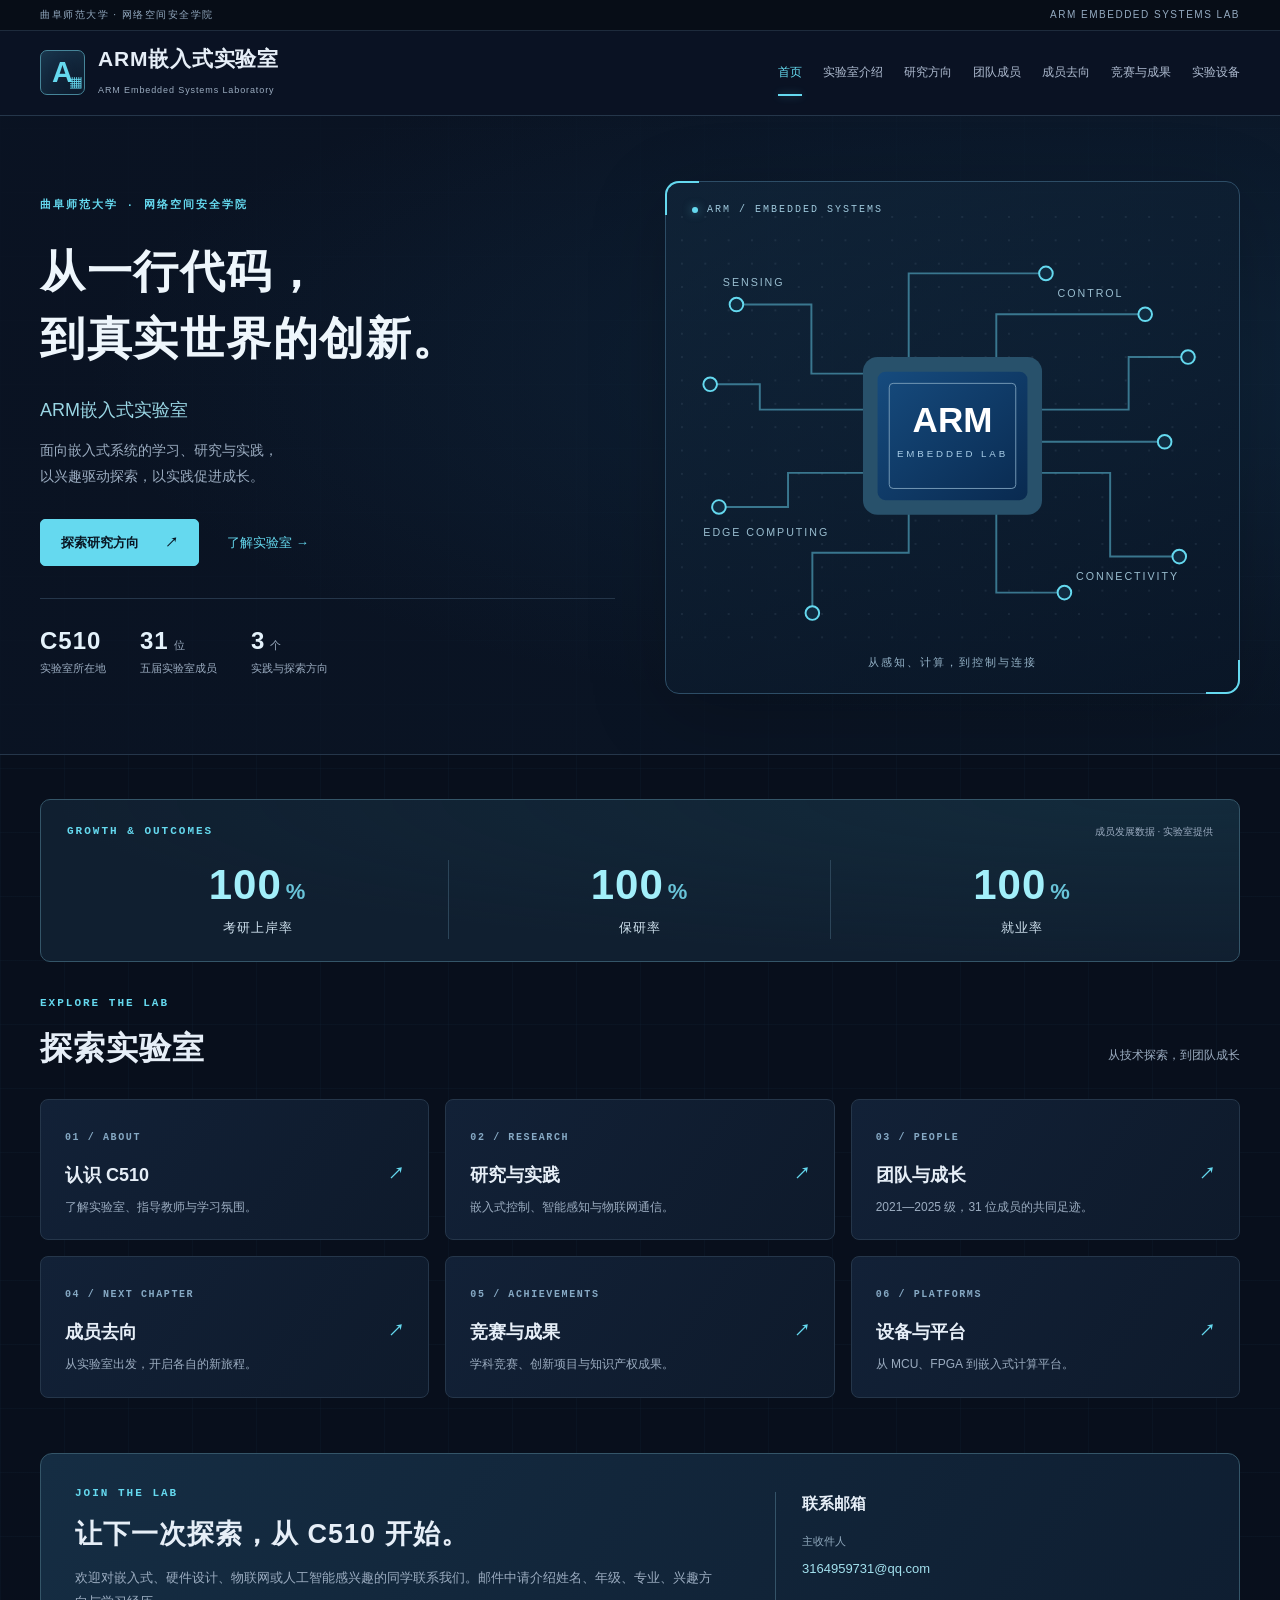
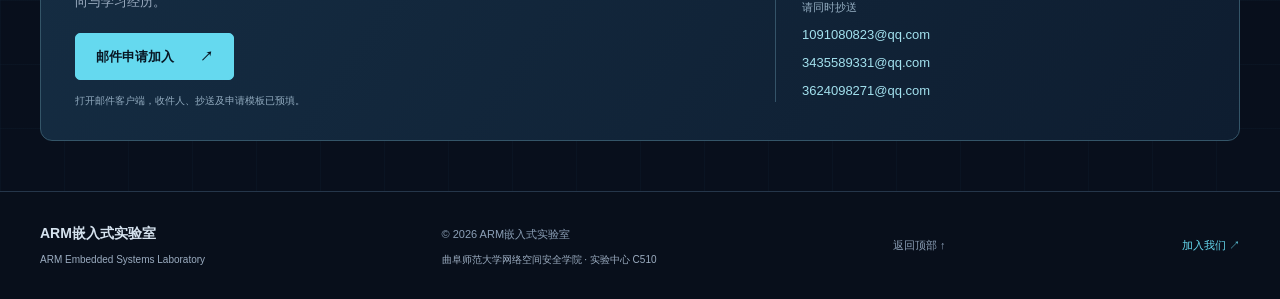
==== commit bebcf2d4: "Add files via upload" ====
--- a/index.html
+++ b/index.html
@@ -6,7 +6,7 @@
 <meta content="width=device-width,initial-scale=1" name="viewport"/>
 <meta content="曲阜师范大学网络空间安全学院 ARM嵌入式实验室 · 首页 · 实验中心 C510" name="description"/>
 <title>ARM嵌入式实验室</title>
-<link href="theme.css" rel="stylesheet"/>
+<link href="theme.css?v=20261012" rel="stylesheet"/>
 <script defer="" src="script.js"></script>
 </head>
 <body class="page-home">
@@ -51,7 +51,7 @@
 <a class="button" href="research.html">探索研究方向 <span>↗</span></a>
 <a class="text-link" href="about.html">了解实验室 <span>→</span></a>
 </div>
-<div aria-label="实验室概览" class="hero-highlights"><div><strong>C510</strong><span>实验室所在地</span></div><a href="team.html"><strong>30<span>位</span></strong><span>五届实验室成员</span></a><a href="research.html"><strong>3<span>个</span></strong><span>实践与探索方向</span></a></div>
+<div aria-label="实验室概览" class="hero-highlights"><div><strong>C510</strong><span>实验室所在地</span></div><a href="team.html"><strong>31<span>位</span></strong><span>五届实验室成员</span></a><a href="research.html"><strong>3<span>个</span></strong><span>实践与探索方向</span></a></div>
 </div>
 <div aria-label="嵌入式系统主题示意图" class="chip-art"><div class="system-label"><span aria-hidden="true" class="signal-dot"></span> ARM / EMBEDDED SYSTEMS</div>
 <svg role="img" viewbox="0 0 560 450">
@@ -96,17 +96,19 @@
 <span class="art-caption">从感知、计算，到控制与连接</span>
 </div>
 </div>
-
 </section><section aria-labelledby="overview-title" class="home-overview container">
-<div class="section-heading"><div><div class="eyebrow">EXPLORE THE LAB</div><h2 id="overview-title">探索实验室</h2></div><p>从技术探索，到团队成长</p></div>
+<div aria-label="成员发展成果" class="outcome-panel"><div class="outcome-heading"><span class="eyebrow">GROWTH &amp; OUTCOMES</span><span>成员发展数据 · 实验室提供</span></div><div class="outcome-grid"><div><strong>100<span>%</span></strong><span>考研上岸率</span></div><div><strong>100<span>%</span></strong><span>保研率</span></div><div><strong>100<span>%</span></strong><span>就业率</span></div></div></div><div class="section-heading"><div><div class="eyebrow">EXPLORE THE LAB</div><h2 id="overview-title">探索实验室</h2></div><p>从技术探索，到团队成长</p></div>
 <div class="portal-grid">
 <a class="portal-card" href="about.html"><span class="portal-code">01 / ABOUT</span><h3>认识 C510 <span aria-hidden="true">↗</span></h3><p>了解实验室、指导教师与学习氛围。</p></a>
 <a class="portal-card" href="research.html"><span class="portal-code">02 / RESEARCH</span><h3>研究与实践 <span aria-hidden="true">↗</span></h3><p>嵌入式控制、智能感知与物联网通信。</p></a>
-<a class="portal-card" href="team.html"><span class="portal-code">03 / PEOPLE</span><h3>团队与成长 <span aria-hidden="true">↗</span></h3><p>2021—2025 级，30 位成员的共同足迹。</p></a>
+<a class="portal-card" href="team.html"><span class="portal-code">03 / PEOPLE</span><h3>团队与成长 <span aria-hidden="true">↗</span></h3><p>2021—2025 级，31 位成员的共同足迹。</p></a>
 <a class="portal-card" href="destinations.html"><span class="portal-code">04 / NEXT CHAPTER</span><h3>成员去向 <span aria-hidden="true">↗</span></h3><p>从实验室出发，开启各自的新旅程。</p></a>
 <a class="portal-card" href="outputs.html"><span class="portal-code">05 / ACHIEVEMENTS</span><h3>竞赛与成果 <span aria-hidden="true">↗</span></h3><p>学科竞赛、创新项目与知识产权成果。</p></a>
 <a class="portal-card" href="equipment.html"><span class="portal-code">06 / PLATFORMS</span><h3>设备与平台 <span aria-hidden="true">↗</span></h3><p>从 MCU、FPGA 到嵌入式计算平台。</p></a>
-</div></section></main>
+</div></section><section aria-labelledby="join-title" class="join-panel container" id="join">
+<div class="join-copy"><div class="eyebrow">JOIN THE LAB</div><h2 id="join-title">让下一次探索，从 C510 开始。</h2><p>欢迎对嵌入式、硬件设计、物联网或人工智能感兴趣的同学联系我们。邮件中请介绍姓名、年级、专业、兴趣方向与学习经历。</p><a class="button" href="mailto:3164959731@qq.com?cc=1091080823%40qq.com%2C3435589331%40qq.com%2C3624098271%40qq.com&amp;subject=ARM%E5%B5%8C%E5%85%A5%E5%BC%8F%E5%AE%9E%E9%AA%8C%E5%AE%A4%E5%8A%A0%E5%85%A5%E7%94%B3%E8%AF%B7&amp;body=%E8%80%81%E5%B8%88%E3%80%81%E5%AD%A6%E9%95%BF%E5%AD%A6%E5%A7%90%E5%A5%BD%EF%BC%81%0D%0A%0D%0A%E6%88%91%E5%B8%8C%E6%9C%9B%E5%8A%A0%E5%85%A5ARM%E5%B5%8C%E5%85%A5%E5%BC%8F%E5%AE%9E%E9%AA%8C%E5%AE%A4%E3%80%82%0D%0A%E5%A7%93%E5%90%8D%EF%BC%9A%0D%0A%E5%B9%B4%E7%BA%A7%20%2F%20%E4%B8%93%E4%B8%9A%EF%BC%9A%0D%0A%E8%81%94%E7%B3%BB%E6%96%B9%E5%BC%8F%EF%BC%9A%0D%0A%E6%84%9F%E5%85%B4%E8%B6%A3%E7%9A%84%E6%96%B9%E5%90%91%EF%BC%9A%0D%0A%E5%B7%B2%E6%9C%89%E5%9F%BA%E7%A1%80%E6%88%96%E9%A1%B9%E7%9B%AE%E7%BB%8F%E5%8E%86%EF%BC%88%E9%9B%B6%E5%9F%BA%E7%A1%80%E4%B9%9F%E5%8F%AF%E4%BB%8B%E7%BB%8D%E5%AD%A6%E4%B9%A0%E8%AE%A1%E5%88%92%EF%BC%89%EF%BC%9A%0D%0A%0D%0A%E8%B0%A2%E8%B0%A2%EF%BC%81">邮件申请加入 <span aria-hidden="true">↗</span></a><p class="join-hint">打开邮件客户端，收件人、抄送及申请模板已预填。</p></div>
+<div class="join-addresses"><h3>联系邮箱</h3><dl><div><dt>主收件人</dt><dd><a href="mailto:3164959731@qq.com">3164959731@qq.com</a></dd></div><div><dt>请同时抄送</dt><dd><a href="mailto:1091080823@qq.com">1091080823@qq.com</a><a href="mailto:3435589331@qq.com">3435589331@qq.com</a><a href="mailto:3624098271@qq.com">3624098271@qq.com</a></dd></div></dl></div>
+</section></main>
 <footer>
 <div class="container">
 <div>
@@ -119,7 +121,7 @@
 <!-- 备案完成后，在这里添加真实备案号及 https://beian.miit.gov.cn/ 链接 -->
 </div>
 <a href="#main">返回顶部 ↑</a>
-</div>
+<a class="footer-join" href="about.html#join">加入我们 ↗</a></div>
 </footer>
 </body>
 </html>
--- a/theme.css
+++ b/theme.css
@@ -203,3 +203,75 @@
 }
 @media(max-width:360px){.portal-grid{grid-template-columns:1fr}.hero-highlights{gap:20px}.brand strong{font-size:15px}.brand small{font-size:7px}}
 @media(prefers-reduced-motion:reduce){html{scroll-behavior:auto}*,*::before,*::after{transition:none!important}}
+
+/* Growth data, recruitment and expandable learning resources. */
+.outcome-panel{margin:0 0 32px;padding:22px 26px;border:1px solid #345568;border-radius:10px;background:radial-gradient(ellipse at 95% 0,#1b4a5b44,transparent 70%),#101f30}
+.outcome-heading{display:flex;align-items:center;justify-content:space-between;gap:16px;margin-bottom:18px}
+.outcome-heading>span:last-child{font-size:10px;color:var(--muted)}
+.outcome-grid{display:grid;grid-template-columns:repeat(3,minmax(0,1fr))}
+.outcome-grid>div{display:flex;flex-direction:column;align-items:center;gap:6px;border-right:1px solid #2c4559}
+.outcome-grid>div:last-child{border:0}
+.outcome-grid strong{font:600 42px/1.2 Consolas,Arial,sans-serif;color:#a2effa;letter-spacing:1px}
+.outcome-grid strong span{font-size:22px;margin-left:4px;color:#69c4d9}
+.outcome-grid>div>span{font-size:13px;letter-spacing:1px;color:#d0e2ef}
+.join-panel{display:grid;grid-template-columns:1.5fr 1fr;align-items:center;gap:55px;margin-top:0;margin-bottom:50px;padding:30px 34px;border:1px solid #345568;border-radius:12px;background:linear-gradient(125deg,#152d43,#0e1d30);scroll-margin-top:95px}
+.join-panel h2{font-size:27px;margin:13px 0 12px}
+.join-copy>p{font-size:13px;margin:0 0 20px}
+.join-copy .join-hint{font-size:10px;color:#91aabe;margin:12px 0 0}
+.join-addresses{padding-left:26px;border-left:1px solid #345368;min-width:0}
+.join-addresses h3{font-size:16px;margin:0 0 16px}
+.join-addresses dl{margin:0}
+.join-addresses dl>div+div{margin-top:18px}
+.join-addresses dt{font-size:11px;color:#91aabe;margin-bottom:6px}
+.join-addresses dd{margin:0;display:flex;flex-direction:column;gap:6px}
+.join-addresses a{font:13px/1.7 Consolas,Arial,sans-serif;color:#a3e1ee;overflow-wrap:anywhere}
+.join-addresses a:hover,.event-source:hover{text-decoration:underline}
+.footer-join{color:var(--cyan);white-space:nowrap}
+.learning-list{padding-left:18px;margin:18px 0 0;font-size:12px;color:#a9bfd0;line-height:1.9}
+.learning-list li+li{margin-top:12px}
+.learning-list li::marker{color:var(--cyan)}
+.research-grid{align-items:start}
+.research-grid p{min-height:0}
+.detail-block{margin-top:36px}
+.subsection-heading{margin-bottom:20px}
+.subsection-heading h3{font-size:22px;margin:0 0 8px}
+.subsection-heading p{font-size:12px;margin:0;max-width:840px}
+.detail-grid{display:grid;grid-template-columns:repeat(2,minmax(0,1fr));gap:14px;align-items:start}
+.tech-detail{background:#101f31;border:1px solid #2c4258;border-radius:8px;overflow:hidden}
+.tech-detail[open]{border-color:#477589}
+.tech-detail summary{position:relative;cursor:pointer;padding:19px 42px 19px 22px;font-size:15px;font-weight:600;list-style:none;line-height:1.6}
+.tech-detail summary::-webkit-details-marker{display:none}
+.tech-detail summary:after{content:"+";position:absolute;right:20px;top:18px;color:var(--cyan);font:22px/1.3 Consolas,monospace}
+.tech-detail[open] summary:after{content:"−"}
+.tech-detail summary:hover{background:#142a3c}
+.tech-detail summary:focus-visible{outline:2px solid var(--cyan);outline-offset:-3px}
+.tech-detail>div{padding:0 22px 18px}
+.tech-detail p{font-size:13px;line-height:1.95;margin:0 0 12px}
+.tech-detail .practice-example{font-size:12px;color:#93d0df;margin:0}
+.detail-code{display:block;font:10px/1.8 Consolas,monospace;letter-spacing:2px;color:#8caec5;margin-bottom:5px}
+.tool-list{padding:0 22px 8px;margin:0}
+.tool-list>div{padding:14px 0;border-top:1px solid #293d51}
+.tool-list dt{font-size:13px;font-weight:600;color:#d5e4ef}
+.tool-list dd{font-size:12px;color:var(--muted);margin:7px 0 0;line-height:1.9}
+.workflow-strip{display:flex;justify-content:center;flex-wrap:wrap;gap:18px;padding:22px 16px;margin-top:22px;border:1px solid var(--line);border-radius:8px;font-size:12px;color:#b0c5d7;background:#0e1d2e}
+.workflow-strip b{color:var(--cyan);font-weight:400}
+.learning-path{display:grid;grid-template-columns:repeat(4,minmax(0,1fr));gap:16px}
+.learning-path article{padding:22px;background:#111f31;border:1px solid var(--line);border-radius:8px}
+.learning-path article>span{color:var(--cyan);font:12px Consolas,monospace;letter-spacing:2px}
+.learning-path h4{font-size:16px;margin:12px 0 8px}
+.learning-path p{font-size:12px;margin:0}
+.research-join{display:inline-block;margin-top:22px}
+.event-source{display:inline-block;color:#8cc9da;margin-left:8px;font-size:10px;white-space:nowrap}
+@media(max-width:900px){
+ .join-panel{gap:30px;padding:26px}.join-panel h2{font-size:24px}
+ .learning-path{grid-template-columns:repeat(2,minmax(0,1fr))}
+}
+@media(max-width:640px){
+ .outcome-panel{padding:20px 15px;margin-bottom:26px}.outcome-heading{align-items:start;flex-direction:column;gap:7px;margin-bottom:20px}
+ .outcome-grid strong{font-size:30px}.outcome-grid strong span{font-size:16px;margin-left:2px}.outcome-grid>div>span{font-size:11px;letter-spacing:0}
+ .join-panel{grid-template-columns:1fr;gap:24px;padding:24px 20px;margin-bottom:36px}.join-panel h2{font-size:24px}
+ .join-addresses{border-left:0;border-top:1px solid #345368;padding:22px 0 0}
+ .detail-grid{grid-template-columns:1fr}.detail-block{margin-top:30px}.subsection-heading h3{font-size:20px}
+ .tech-detail summary{padding-left:18px;font-size:14px}.tech-detail>div{padding-left:18px;padding-right:18px}.tool-list{padding-left:18px;padding-right:18px}
+ .learning-path{gap:12px}.learning-path article{padding:18px}.workflow-strip{gap:10px;font-size:11px}
+}
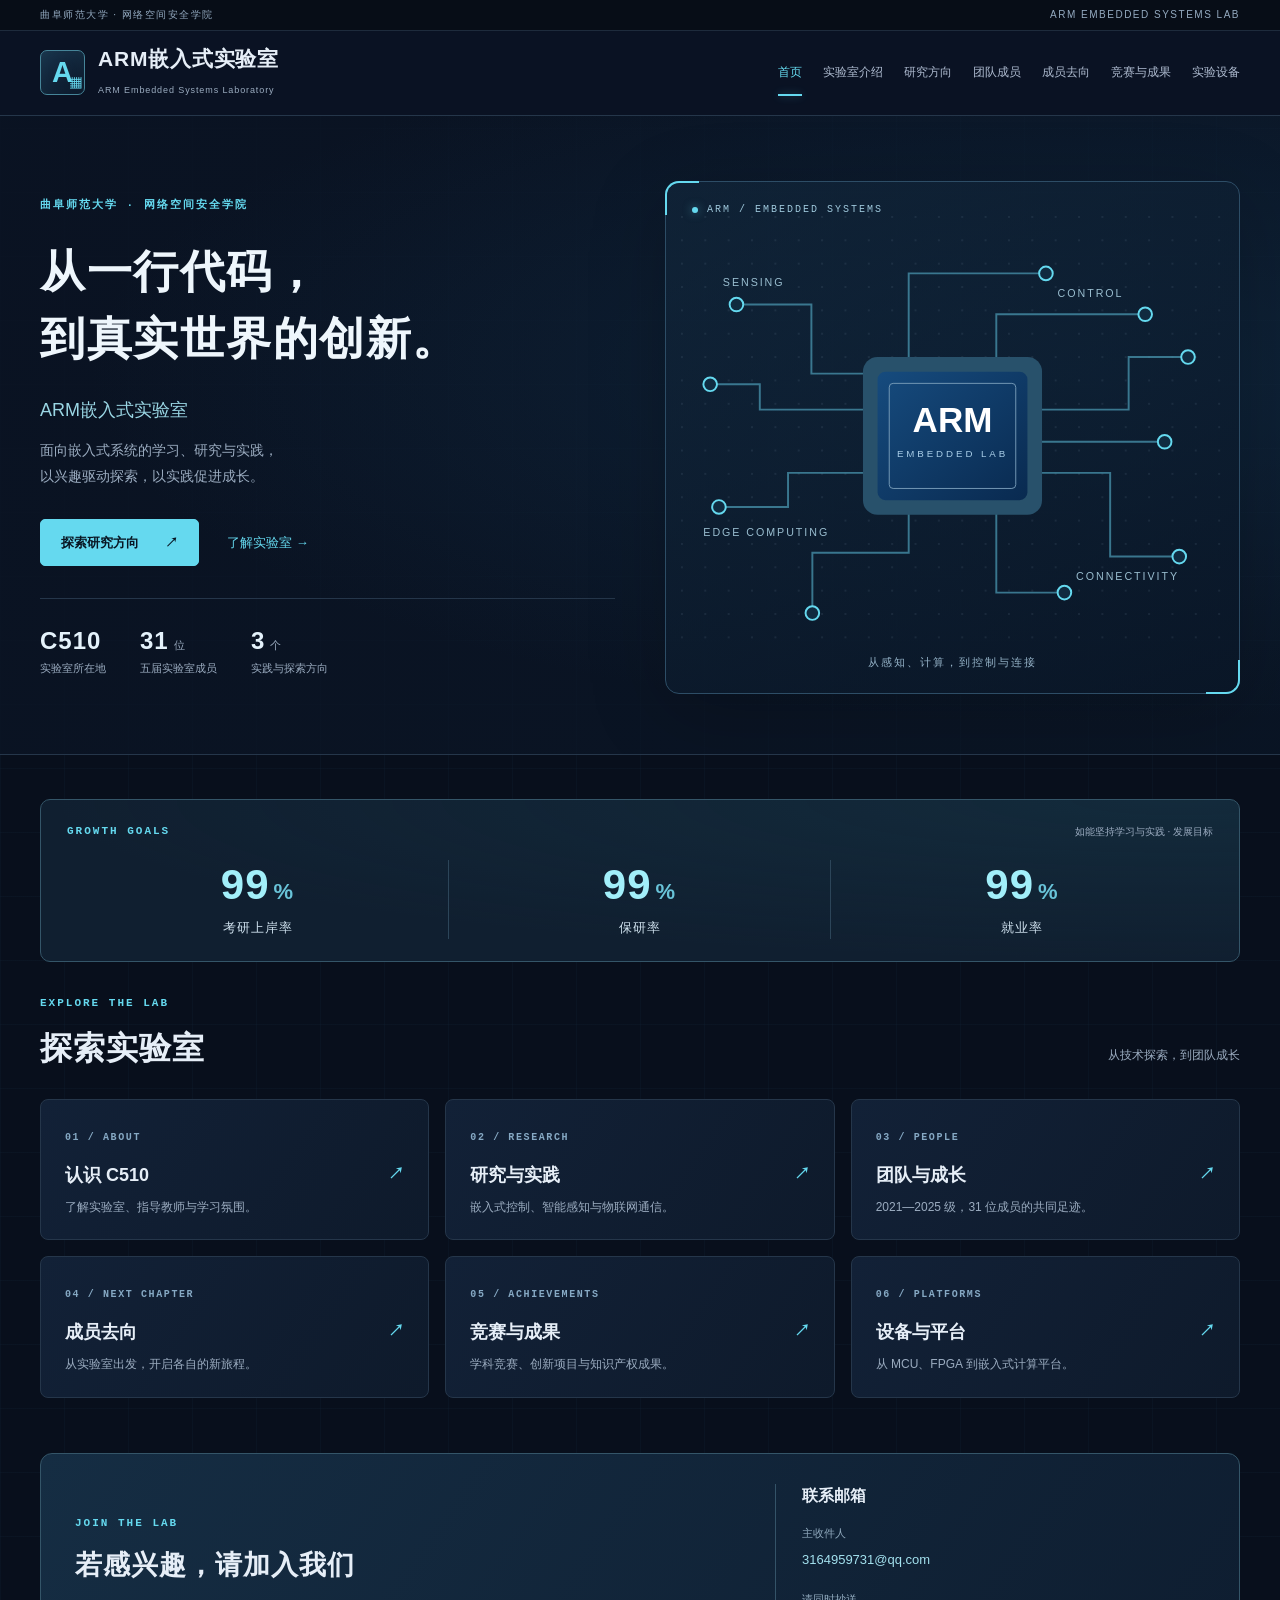
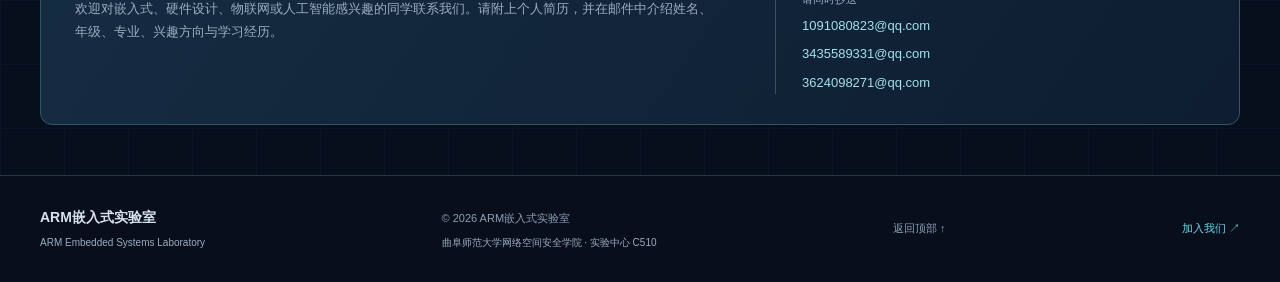
==== commit 7b55f489: "Add files via upload" ====
--- a/index.html
+++ b/index.html
@@ -6,7 +6,7 @@
 <meta content="width=device-width,initial-scale=1" name="viewport"/>
 <meta content="曲阜师范大学网络空间安全学院 ARM嵌入式实验室 · 首页 · 实验中心 C510" name="description"/>
 <title>ARM嵌入式实验室</title>
-<link href="theme.css?v=20261012" rel="stylesheet"/>
+<link href="theme.css?v=20261012b" rel="stylesheet"/>
 <script defer="" src="script.js"></script>
 </head>
 <body class="page-home">
@@ -97,7 +97,7 @@
 </div>
 </div>
 </section><section aria-labelledby="overview-title" class="home-overview container">
-<div aria-label="成员发展成果" class="outcome-panel"><div class="outcome-heading"><span class="eyebrow">GROWTH &amp; OUTCOMES</span><span>成员发展数据 · 实验室提供</span></div><div class="outcome-grid"><div><strong>100<span>%</span></strong><span>考研上岸率</span></div><div><strong>100<span>%</span></strong><span>保研率</span></div><div><strong>100<span>%</span></strong><span>就业率</span></div></div></div><div class="section-heading"><div><div class="eyebrow">EXPLORE THE LAB</div><h2 id="overview-title">探索实验室</h2></div><p>从技术探索，到团队成长</p></div>
+<div aria-label="成员发展目标" class="outcome-panel"><div class="outcome-heading"><span class="eyebrow">GROWTH GOALS</span><span>如能坚持学习与实践 · 发展目标</span></div><div class="outcome-grid"><div><strong>99<span>%</span></strong><span>考研上岸率</span></div><div><strong>99<span>%</span></strong><span>保研率</span></div><div><strong>99<span>%</span></strong><span>就业率</span></div></div></div><div class="section-heading"><div><div class="eyebrow">EXPLORE THE LAB</div><h2 id="overview-title">探索实验室</h2></div><p>从技术探索，到团队成长</p></div>
 <div class="portal-grid">
 <a class="portal-card" href="about.html"><span class="portal-code">01 / ABOUT</span><h3>认识 C510 <span aria-hidden="true">↗</span></h3><p>了解实验室、指导教师与学习氛围。</p></a>
 <a class="portal-card" href="research.html"><span class="portal-code">02 / RESEARCH</span><h3>研究与实践 <span aria-hidden="true">↗</span></h3><p>嵌入式控制、智能感知与物联网通信。</p></a>
@@ -106,8 +106,8 @@
 <a class="portal-card" href="outputs.html"><span class="portal-code">05 / ACHIEVEMENTS</span><h3>竞赛与成果 <span aria-hidden="true">↗</span></h3><p>学科竞赛、创新项目与知识产权成果。</p></a>
 <a class="portal-card" href="equipment.html"><span class="portal-code">06 / PLATFORMS</span><h3>设备与平台 <span aria-hidden="true">↗</span></h3><p>从 MCU、FPGA 到嵌入式计算平台。</p></a>
 </div></section><section aria-labelledby="join-title" class="join-panel container" id="join">
-<div class="join-copy"><div class="eyebrow">JOIN THE LAB</div><h2 id="join-title">让下一次探索，从 C510 开始。</h2><p>欢迎对嵌入式、硬件设计、物联网或人工智能感兴趣的同学联系我们。邮件中请介绍姓名、年级、专业、兴趣方向与学习经历。</p><a class="button" href="mailto:3164959731@qq.com?cc=1091080823%40qq.com%2C3435589331%40qq.com%2C3624098271%40qq.com&amp;subject=ARM%E5%B5%8C%E5%85%A5%E5%BC%8F%E5%AE%9E%E9%AA%8C%E5%AE%A4%E5%8A%A0%E5%85%A5%E7%94%B3%E8%AF%B7&amp;body=%E8%80%81%E5%B8%88%E3%80%81%E5%AD%A6%E9%95%BF%E5%AD%A6%E5%A7%90%E5%A5%BD%EF%BC%81%0D%0A%0D%0A%E6%88%91%E5%B8%8C%E6%9C%9B%E5%8A%A0%E5%85%A5ARM%E5%B5%8C%E5%85%A5%E5%BC%8F%E5%AE%9E%E9%AA%8C%E5%AE%A4%E3%80%82%0D%0A%E5%A7%93%E5%90%8D%EF%BC%9A%0D%0A%E5%B9%B4%E7%BA%A7%20%2F%20%E4%B8%93%E4%B8%9A%EF%BC%9A%0D%0A%E8%81%94%E7%B3%BB%E6%96%B9%E5%BC%8F%EF%BC%9A%0D%0A%E6%84%9F%E5%85%B4%E8%B6%A3%E7%9A%84%E6%96%B9%E5%90%91%EF%BC%9A%0D%0A%E5%B7%B2%E6%9C%89%E5%9F%BA%E7%A1%80%E6%88%96%E9%A1%B9%E7%9B%AE%E7%BB%8F%E5%8E%86%EF%BC%88%E9%9B%B6%E5%9F%BA%E7%A1%80%E4%B9%9F%E5%8F%AF%E4%BB%8B%E7%BB%8D%E5%AD%A6%E4%B9%A0%E8%AE%A1%E5%88%92%EF%BC%89%EF%BC%9A%0D%0A%0D%0A%E8%B0%A2%E8%B0%A2%EF%BC%81">邮件申请加入 <span aria-hidden="true">↗</span></a><p class="join-hint">打开邮件客户端，收件人、抄送及申请模板已预填。</p></div>
-<div class="join-addresses"><h3>联系邮箱</h3><dl><div><dt>主收件人</dt><dd><a href="mailto:3164959731@qq.com">3164959731@qq.com</a></dd></div><div><dt>请同时抄送</dt><dd><a href="mailto:1091080823@qq.com">1091080823@qq.com</a><a href="mailto:3435589331@qq.com">3435589331@qq.com</a><a href="mailto:3624098271@qq.com">3624098271@qq.com</a></dd></div></dl></div>
+<div class="join-copy"><div class="eyebrow">JOIN THE LAB</div><h2 id="join-title">若感兴趣，请加入我们</h2><p>欢迎对嵌入式、硬件设计、物联网或人工智能感兴趣的同学联系我们。请附上个人简历，并在邮件中介绍姓名、年级、专业、兴趣方向与学习经历。</p></div>
+<div class="join-addresses"><h3>联系邮箱</h3><dl><div><dt>主收件人</dt><dd><span class="contact-email">3164959731@qq.com</span></dd></div><div><dt>请同时抄送</dt><dd><span class="contact-email">1091080823@qq.com</span><span class="contact-email">3435589331@qq.com</span><span class="contact-email">3624098271@qq.com</span></dd></div></dl></div>
 </section></main>
 <footer>
 <div class="container">
--- a/theme.css
+++ b/theme.css
@@ -224,7 +224,7 @@
 .join-addresses dl>div+div{margin-top:18px}
 .join-addresses dt{font-size:11px;color:#91aabe;margin-bottom:6px}
 .join-addresses dd{margin:0;display:flex;flex-direction:column;gap:6px}
-.join-addresses a{font:13px/1.7 Consolas,Arial,sans-serif;color:#a3e1ee;overflow-wrap:anywhere}
+.join-addresses a,.join-addresses .contact-email{font:13px/1.7 Consolas,Arial,sans-serif;color:#a3e1ee;overflow-wrap:anywhere}
 .join-addresses a:hover,.event-source:hover{text-decoration:underline}
 .footer-join{color:var(--cyan);white-space:nowrap}
 .learning-list{padding-left:18px;margin:18px 0 0;font-size:12px;color:#a9bfd0;line-height:1.9}
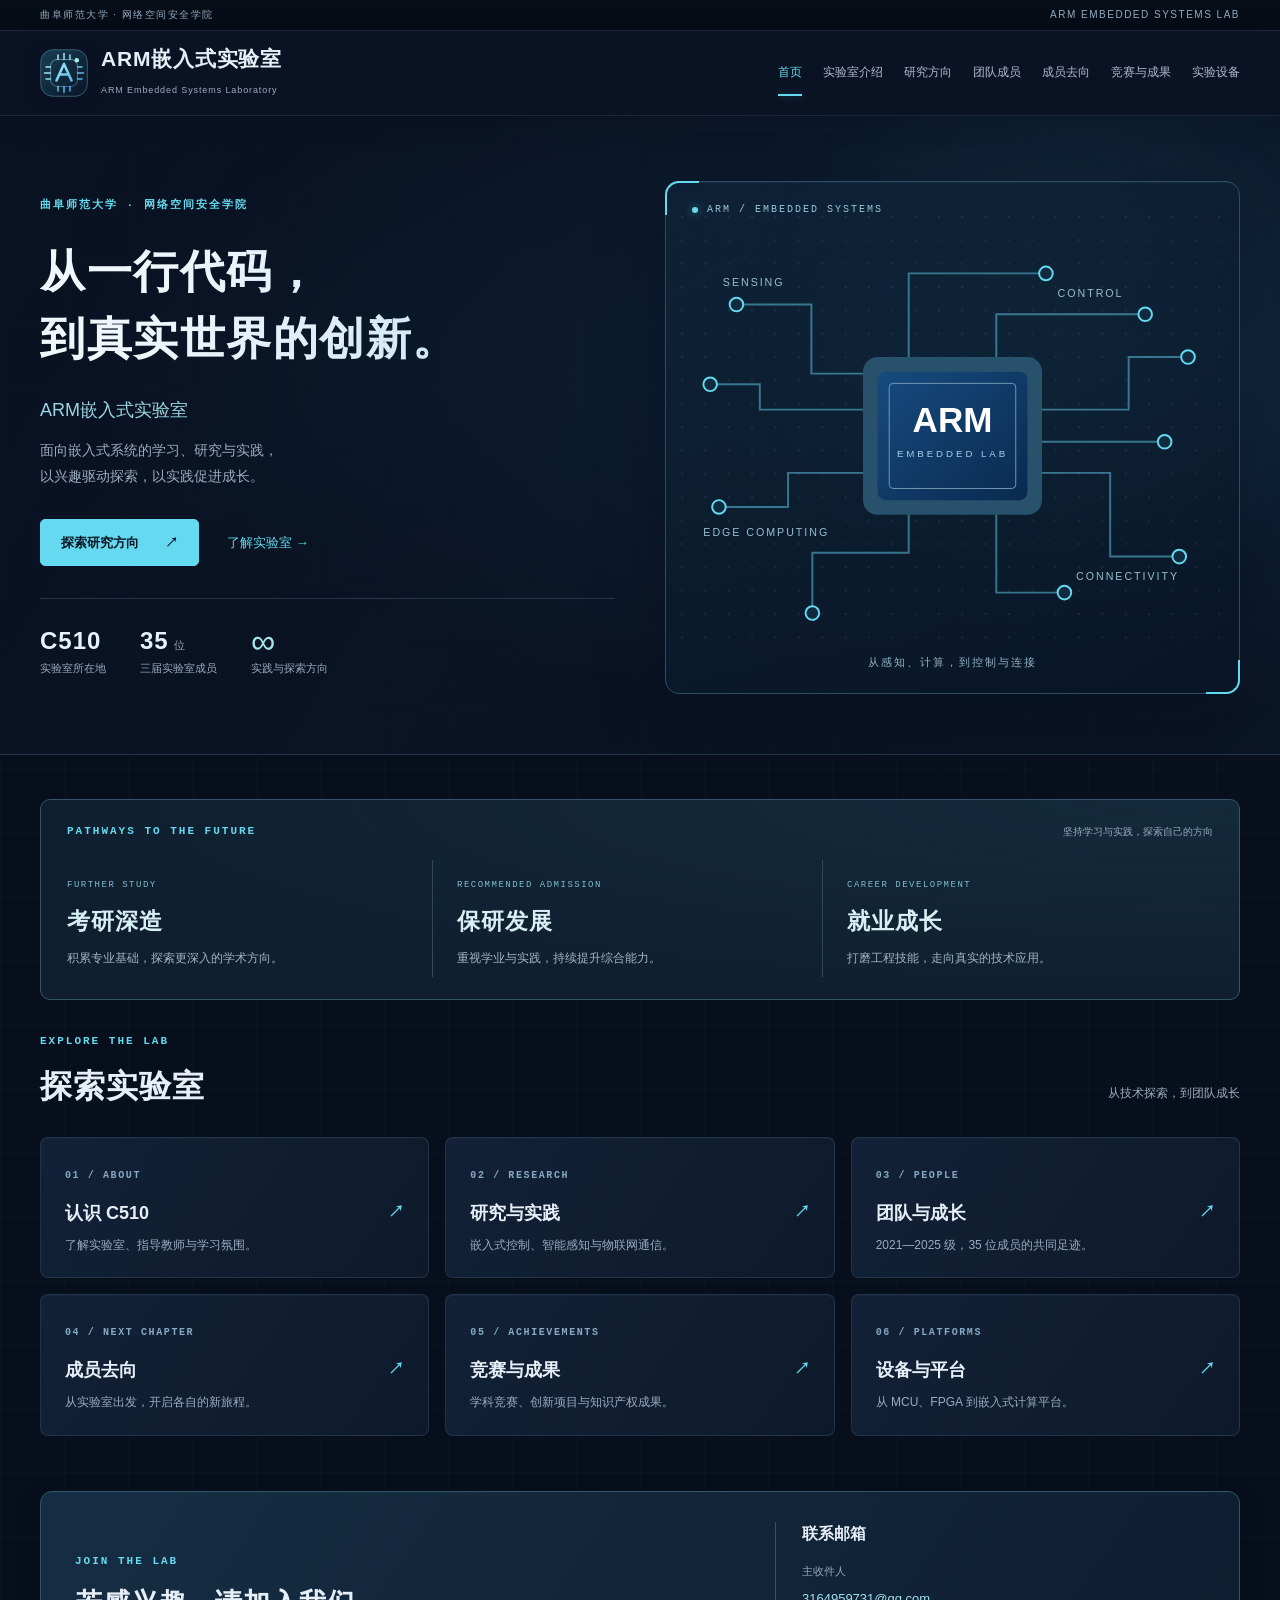
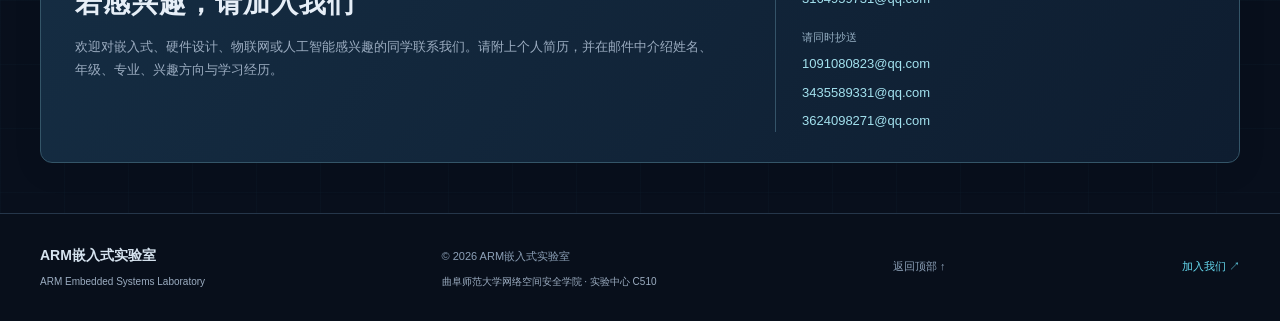
==== commit 1b587055: "Add files via upload" ====
--- a/index.html
+++ b/index.html
@@ -6,9 +6,9 @@
 <meta content="width=device-width,initial-scale=1" name="viewport"/>
 <meta content="曲阜师范大学网络空间安全学院 ARM嵌入式实验室 · 首页 · 实验中心 C510" name="description"/>
 <title>ARM嵌入式实验室</title>
-<link href="theme.css?v=20261012b" rel="stylesheet"/>
-<script defer="" src="script.js"></script>
-</head>
+<link href="theme.css?v=20261012d" rel="stylesheet"/>
+<script defer="" src="script.js?v=20261012d"></script>
+<link href="lab-mark.svg" rel="icon" type="image/svg+xml"/></head>
 <body class="page-home">
 <a class="skip" href="#main">跳转到主要内容</a>
 <div class="topbar">
@@ -20,7 +20,7 @@
 <header>
 <div class="container header-inner">
 <a aria-label="ARM嵌入式实验室首页" class="brand" href="index.html">
-<span aria-hidden="true" class="logo">A<span>▦</span></span>
+<span aria-hidden="true" class="logo"><img alt="" decoding="async" height="48" src="lab-mark.svg" width="48"/></span>
 <span>
 <strong>ARM嵌入式实验室</strong>
 <small>ARM Embedded Systems Laboratory</small>
@@ -51,7 +51,7 @@
 <a class="button" href="research.html">探索研究方向 <span>↗</span></a>
 <a class="text-link" href="about.html">了解实验室 <span>→</span></a>
 </div>
-<div aria-label="实验室概览" class="hero-highlights"><div><strong>C510</strong><span>实验室所在地</span></div><a href="team.html"><strong>31<span>位</span></strong><span>五届实验室成员</span></a><a href="research.html"><strong>3<span>个</span></strong><span>实践与探索方向</span></a></div>
+<div aria-label="实验室概览" class="hero-highlights"><div><strong>C510</strong><span>实验室所在地</span></div><a href="team.html"><strong>35<span>位</span></strong><span>三届实验室成员</span></a><a href="research.html"><strong aria-label="无限可能" class="infinity-symbol">∞</strong><span>实践与探索方向</span></a></div>
 </div>
 <div aria-label="嵌入式系统主题示意图" class="chip-art"><div class="system-label"><span aria-hidden="true" class="signal-dot"></span> ARM / EMBEDDED SYSTEMS</div>
 <svg role="img" viewbox="0 0 560 450">
@@ -68,7 +68,7 @@
 <rect fill="url(#dots)" height="450" width="560"></rect>
 <g fill="none" stroke="#91b9d7" stroke-width="2">
 <path d="M205 163H135V92H58M235 163V60H376M325 163V102H478M355 200H461V146H522M355 233H498M355 265H442V351H513M325 290V388H395M235 290V347H136V409M205 265H111V300H40M205 200H82V174H31"></path>
-</g>
+<path aria-hidden="true" class="circuit-flow" d="M205 163H135V92H58M235 163V60H376M325 163V102H478M355 200H461V146H522M355 233H498M355 265H442V351H513M325 290V388H395M235 290V347H136V409M205 265H111V300H40M205 200H82V174H31" fill="none" stroke="#95e8ed" stroke-width="2"></path></g>
 <g fill="#edf5fc" stroke="#739ec0" stroke-width="2">
 <circle cx="58" cy="92" r="7"></circle>
 <circle cx="376" cy="60" r="7"></circle>
@@ -97,11 +97,15 @@
 </div>
 </div>
 </section><section aria-labelledby="overview-title" class="home-overview container">
-<div aria-label="成员发展目标" class="outcome-panel"><div class="outcome-heading"><span class="eyebrow">GROWTH GOALS</span><span>如能坚持学习与实践 · 发展目标</span></div><div class="outcome-grid"><div><strong>99<span>%</span></strong><span>考研上岸率</span></div><div><strong>99<span>%</span></strong><span>保研率</span></div><div><strong>99<span>%</span></strong><span>就业率</span></div></div></div><div class="section-heading"><div><div class="eyebrow">EXPLORE THE LAB</div><h2 id="overview-title">探索实验室</h2></div><p>从技术探索，到团队成长</p></div>
+<div aria-label="成员发展方向" class="outcome-panel"><div class="outcome-heading"><span class="eyebrow">PATHWAYS TO THE FUTURE</span><span>坚持学习与实践，探索自己的方向</span></div><div class="direction-grid">
+<article><span class="direction-code">FURTHER STUDY</span><h3>考研深造</h3><p>积累专业基础，探索更深入的学术方向。</p></article>
+<article><span class="direction-code">RECOMMENDED ADMISSION</span><h3>保研发展</h3><p>重视学业与实践，持续提升综合能力。</p></article>
+<article><span class="direction-code">CAREER DEVELOPMENT</span><h3>就业成长</h3><p>打磨工程技能，走向真实的技术应用。</p></article>
+</div></div><div class="section-heading"><div><div class="eyebrow">EXPLORE THE LAB</div><h2 id="overview-title">探索实验室</h2></div><p>从技术探索，到团队成长</p></div>
 <div class="portal-grid">
 <a class="portal-card" href="about.html"><span class="portal-code">01 / ABOUT</span><h3>认识 C510 <span aria-hidden="true">↗</span></h3><p>了解实验室、指导教师与学习氛围。</p></a>
 <a class="portal-card" href="research.html"><span class="portal-code">02 / RESEARCH</span><h3>研究与实践 <span aria-hidden="true">↗</span></h3><p>嵌入式控制、智能感知与物联网通信。</p></a>
-<a class="portal-card" href="team.html"><span class="portal-code">03 / PEOPLE</span><h3>团队与成长 <span aria-hidden="true">↗</span></h3><p>2021—2025 级，31 位成员的共同足迹。</p></a>
+<a class="portal-card" href="team.html"><span class="portal-code">03 / PEOPLE</span><h3>团队与成长 <span aria-hidden="true">↗</span></h3><p>2021—2025 级，35 位成员的共同足迹。</p></a>
 <a class="portal-card" href="destinations.html"><span class="portal-code">04 / NEXT CHAPTER</span><h3>成员去向 <span aria-hidden="true">↗</span></h3><p>从实验室出发，开启各自的新旅程。</p></a>
 <a class="portal-card" href="outputs.html"><span class="portal-code">05 / ACHIEVEMENTS</span><h3>竞赛与成果 <span aria-hidden="true">↗</span></h3><p>学科竞赛、创新项目与知识产权成果。</p></a>
 <a class="portal-card" href="equipment.html"><span class="portal-code">06 / PLATFORMS</span><h3>设备与平台 <span aria-hidden="true">↗</span></h3><p>从 MCU、FPGA 到嵌入式计算平台。</p></a>
--- a/theme.css
+++ b/theme.css
@@ -16,8 +16,8 @@
 .brand{display:flex;align-items:center;gap:13px;flex-shrink:0}
 .brand strong{font-size:21px;display:block;line-height:1.5;letter-spacing:.8px}
 .brand small{font-size:9px;letter-spacing:.9px;color:var(--muted)}
-.logo{width:45px;height:45px;position:relative;display:grid;place-items:center;font:700 29px Arial;color:var(--cyan);border:1px solid #468599;border-radius:7px;background:linear-gradient(145deg,#18324a,#0b1628);box-shadow:inset 0 0 18px #65d9ef0a}
-.logo span{position:absolute;right:3px;bottom:3px;font-size:11px}
+.logo{width:48px;height:48px;position:relative;display:grid;place-items:center;flex-shrink:0;border-radius:13px;box-shadow:0 4px 18px #06132144}
+.logo img{display:block;width:100%;height:100%}
 .header-inner nav{display:flex;gap:21px;align-items:center;min-height:84px;font-size:12px}
 .header-inner nav a{position:relative;display:flex;align-items:center;min-height:84px;white-space:nowrap;color:#aebbd0;transition:color .2s}
 .header-inner nav a:hover,.header-inner nav a.active{color:var(--cyan)}
@@ -227,6 +227,13 @@
 .join-addresses a,.join-addresses .contact-email{font:13px/1.7 Consolas,Arial,sans-serif;color:#a3e1ee;overflow-wrap:anywhere}
 .join-addresses a:hover,.event-source:hover{text-decoration:underline}
 .footer-join{color:var(--cyan);white-space:nowrap}
+.direction-grid{display:grid;grid-template-columns:repeat(3,minmax(0,1fr));gap:24px}
+.direction-grid article{padding:8px 22px 8px 0;border-right:1px solid #30495a}
+.direction-grid article:last-child{border-right:0;padding-right:0}
+.direction-code{font:9px/1.7 Consolas,monospace;letter-spacing:1.5px;color:#80bdce}
+.direction-grid h3{font-size:23px;letter-spacing:1px;margin:8px 0 9px;color:#d6eef4}
+.direction-grid p{font-size:12px;margin:0;color:#9fb5c8}
+.hero-highlights .infinity-symbol{font-family:Arial,sans-serif;font-size:34px;line-height:36px;font-weight:400;color:#a4e7ec}
 .learning-list{padding-left:18px;margin:18px 0 0;font-size:12px;color:#a9bfd0;line-height:1.9}
 .learning-list li+li{margin-top:12px}
 .learning-list li::marker{color:var(--cyan)}
@@ -274,4 +281,81 @@
  .detail-grid{grid-template-columns:1fr}.detail-block{margin-top:30px}.subsection-heading h3{font-size:20px}
  .tech-detail summary{padding-left:18px;font-size:14px}.tech-detail>div{padding-left:18px;padding-right:18px}.tool-list{padding-left:18px;padding-right:18px}
  .learning-path{gap:12px}.learning-path article{padding:18px}.workflow-strip{gap:10px;font-size:11px}
-}
+ .direction-grid{grid-template-columns:1fr;gap:0}
+ .direction-grid article{padding:15px 0;border-right:0;border-bottom:1px solid #30495a}
+ .direction-grid article:first-child{padding-top:0}.direction-grid article:last-child{padding-bottom:0;border-bottom:0}
+ .direction-grid h3{font-size:20px;margin:4px 0 5px}
+}
+
+/* Restrained light, depth and motion; all content is visible without scripts. */
+body{background-image:radial-gradient(ellipse at 95% 0,#1c455a21,transparent 55%),linear-gradient(#16304720 1px,transparent 1px),linear-gradient(90deg,#16304720 1px,transparent 1px);background-size:100% 1100px,64px 64px,64px 64px;background-repeat:no-repeat,repeat,repeat}
+header{box-shadow:0 5px 25px #030b1826;border-bottom-color:#344c6266}
+.hero{isolation:isolate}
+.hero:before{content:"";position:absolute;z-index:-1;right:-120px;top:-120px;width:680px;height:680px;border-radius:50%;pointer-events:none;background:radial-gradient(circle,#4183a822,transparent 65%)}
+.hero h1{background:linear-gradient(115deg,#f0f7fc 20%,#d2e9f5 70%,#8dc9d9);background-clip:text;-webkit-background-clip:text;color:transparent}
+.chip-art{box-shadow:0 24px 70px #02091445,inset 0 1px 0 #d6f3ff0d}
+.chip-art .circuit-flow{stroke-dasharray:10 190;stroke-linecap:round;opacity:0}
+.portal-card{position:relative;overflow:hidden;isolation:isolate;border-color:#31485e88;box-shadow:inset 0 1px 0 #d5efff06}
+.portal-card:before{content:"";position:absolute;inset:0;z-index:-1;pointer-events:none;opacity:0;background:radial-gradient(ellipse at 100% 0,#4ca7c120,transparent 70%)}
+.cohort,.team-grid article,.equipment-grid article,.research-grid article,.join-panel{box-shadow:0 8px 30px #02091414,inset 0 1px 0 #d5efff05}
+.cohort-heading{background:radial-gradient(ellipse at 100% 0,#4ba3b523,transparent 70%),linear-gradient(120deg,#17384e,#13283b)}
+.member-names li{background:linear-gradient(130deg,#1a3046,#16283c);border-color:#36516988}
+.contact-email{user-select:all}
+@media(prefers-reduced-motion:no-preference){
+ main{animation:page-arrive .55s cubic-bezier(.2,.7,.3,1) both}
+ .hero:before{animation:ambient-arrive 3.5s ease-out both}
+ .chip-art{animation:chip-arrive 1s cubic-bezier(.2,.7,.3,1) both}
+ .chip-art .circuit-flow{animation:circuit-travel 2s linear 2}
+ .portal-card,.cohort,.logo,.member-names li,.button{transition:transform .3s ease,border-color .3s ease,box-shadow .3s ease,background .3s ease}
+ .portal-card:before{transition:opacity .4s ease}
+ .portal-card h3 span,.text-link span{display:inline-block;transition:transform .3s ease}
+ .tech-detail[open]>div,.tech-detail[open]>.tool-list{animation:detail-arrive .25s ease-out}
+}
+@media(hover:hover) and (pointer:fine){
+ .brand:hover .logo{transform:translateY(-1px);box-shadow:0 5px 24px #55bbd222}
+ .portal-card:hover{transform:translateY(-4px);box-shadow:0 14px 32px #01081440;border-color:#568da3}
+ .portal-card:hover:before{opacity:1}
+ .portal-card:hover h3 span,.text-link:hover span{transform:translate(3px,-2px)}
+ .cohort:hover{border-color:#477187;box-shadow:0 12px 32px #01081430}
+ .member-names li:hover{border-color:#527c91;transform:translateY(-2px)}
+ .button:hover{transform:translateY(-2px)}
+}
+@keyframes page-arrive{from{opacity:0;transform:translateY(9px)}to{opacity:1;transform:translateY(0)}}
+@keyframes chip-arrive{from{opacity:0;transform:translateY(12px)}to{opacity:1;transform:translateY(0)}}
+@keyframes ambient-arrive{from{opacity:.25;transform:translate(35px,-25px)}to{opacity:1;transform:translate(0,0)}}
+@keyframes circuit-travel{0%{stroke-dashoffset:200;opacity:0}15%{opacity:.8}85%{opacity:.8}100%{stroke-dashoffset:0;opacity:0}}
+@keyframes detail-arrive{from{opacity:0;transform:translateY(-4px)}to{opacity:1;transform:translateY(0)}}
+@media(prefers-reduced-motion:reduce){*,*::before,*::after{animation:none!important;transition:none!important}.chip-art .circuit-flow{display:none}}
+
+/* Shared interaction layer for every page, including lists and detail panels. */
+.fx-surface{position:relative;isolation:isolate}
+.fx-surface:after{content:"";position:absolute;inset:0;z-index:1;pointer-events:none;border-radius:inherit;opacity:0;background:radial-gradient(260px circle at var(--light-x,50%) var(--light-y,30%),#9beafc16,transparent 75%)}
+.fx-surface.fx-lit:after{opacity:1}
+.fx-surface:focus-within{outline:1px solid #57899c;outline-offset:2px}
+.page-path:after{content:"";height:1px;flex:1;margin-left:12px;background:linear-gradient(90deg,#56849c77,transparent);transform-origin:left}
+.about-notes span{padding:4px 0;border-bottom:1px solid transparent}
+.research-grid .symbol,.equipment-code,.learning-path article>span{display:inline-block}
+.member-cohort:hover .member-year h4,.cohort:hover .cohort-heading h3{color:#b7f0f6}
+.destination-list>div{border-radius:4px}
+@media(prefers-reduced-motion:no-preference){
+ .fx-surface:after{transition:opacity .35s ease}
+ .team-grid article,.equipment-grid article,.research-grid article,.learning-path article,.tech-detail,.work-list article,.destination-list>div{transition:border-color .3s ease,box-shadow .3s ease,background .3s ease,transform .3s ease}
+ .research-grid .symbol,.equipment-code,.learning-path article>span,.avatar,.member-year h4,.cohort-heading h3,.filters button,.about-notes span{transition:transform .3s ease,color .3s ease,border-color .3s ease,box-shadow .3s ease}
+ .page-path:after{animation:path-light .9s ease-out both}
+ .about-notes span{animation:detail-arrive .6s ease-out both}
+ .about-notes span:nth-child(2){animation-delay:.1s}.about-notes span:nth-child(3){animation-delay:.2s}
+}
+@media(hover:hover) and (pointer:fine){
+ .research-grid article:hover,.equipment-grid article:hover,.team-grid article:hover,.learning-path article:hover{transform:translateY(-4px);border-color:#538597;box-shadow:0 14px 36px #02091444}
+ .research-grid article:hover .symbol{transform:translateY(-3px);color:#a7edf4}
+ .equipment-grid article:hover .equipment-code{color:#c0f5fa;transform:translateX(3px)}
+ .team-grid article:hover .avatar{border-color:#72bbca;box-shadow:0 0 22px #55c5d71a}
+ .learning-path article:hover>span{transform:translateX(3px);color:#c0f5fa}
+ .tech-detail:hover{border-color:#538597;box-shadow:0 6px 24px #0209142b}
+ .work-list article:hover{background:#163047;box-shadow:inset 3px 0 #73d6e5}
+ .destination-list>div:hover{background:#18374b66}
+ .about-notes span:hover{border-bottom-color:#65d9ef;color:#c1f5fa;transform:translateY(-2px)}
+ .filters button:hover{transform:translateY(-2px);box-shadow:0 4px 15px #02091433}
+}
+@keyframes path-light{from{transform:scaleX(0);opacity:0}to{transform:scaleX(1);opacity:1}}
+@media(prefers-reduced-motion:reduce){.fx-surface:after{display:none}}
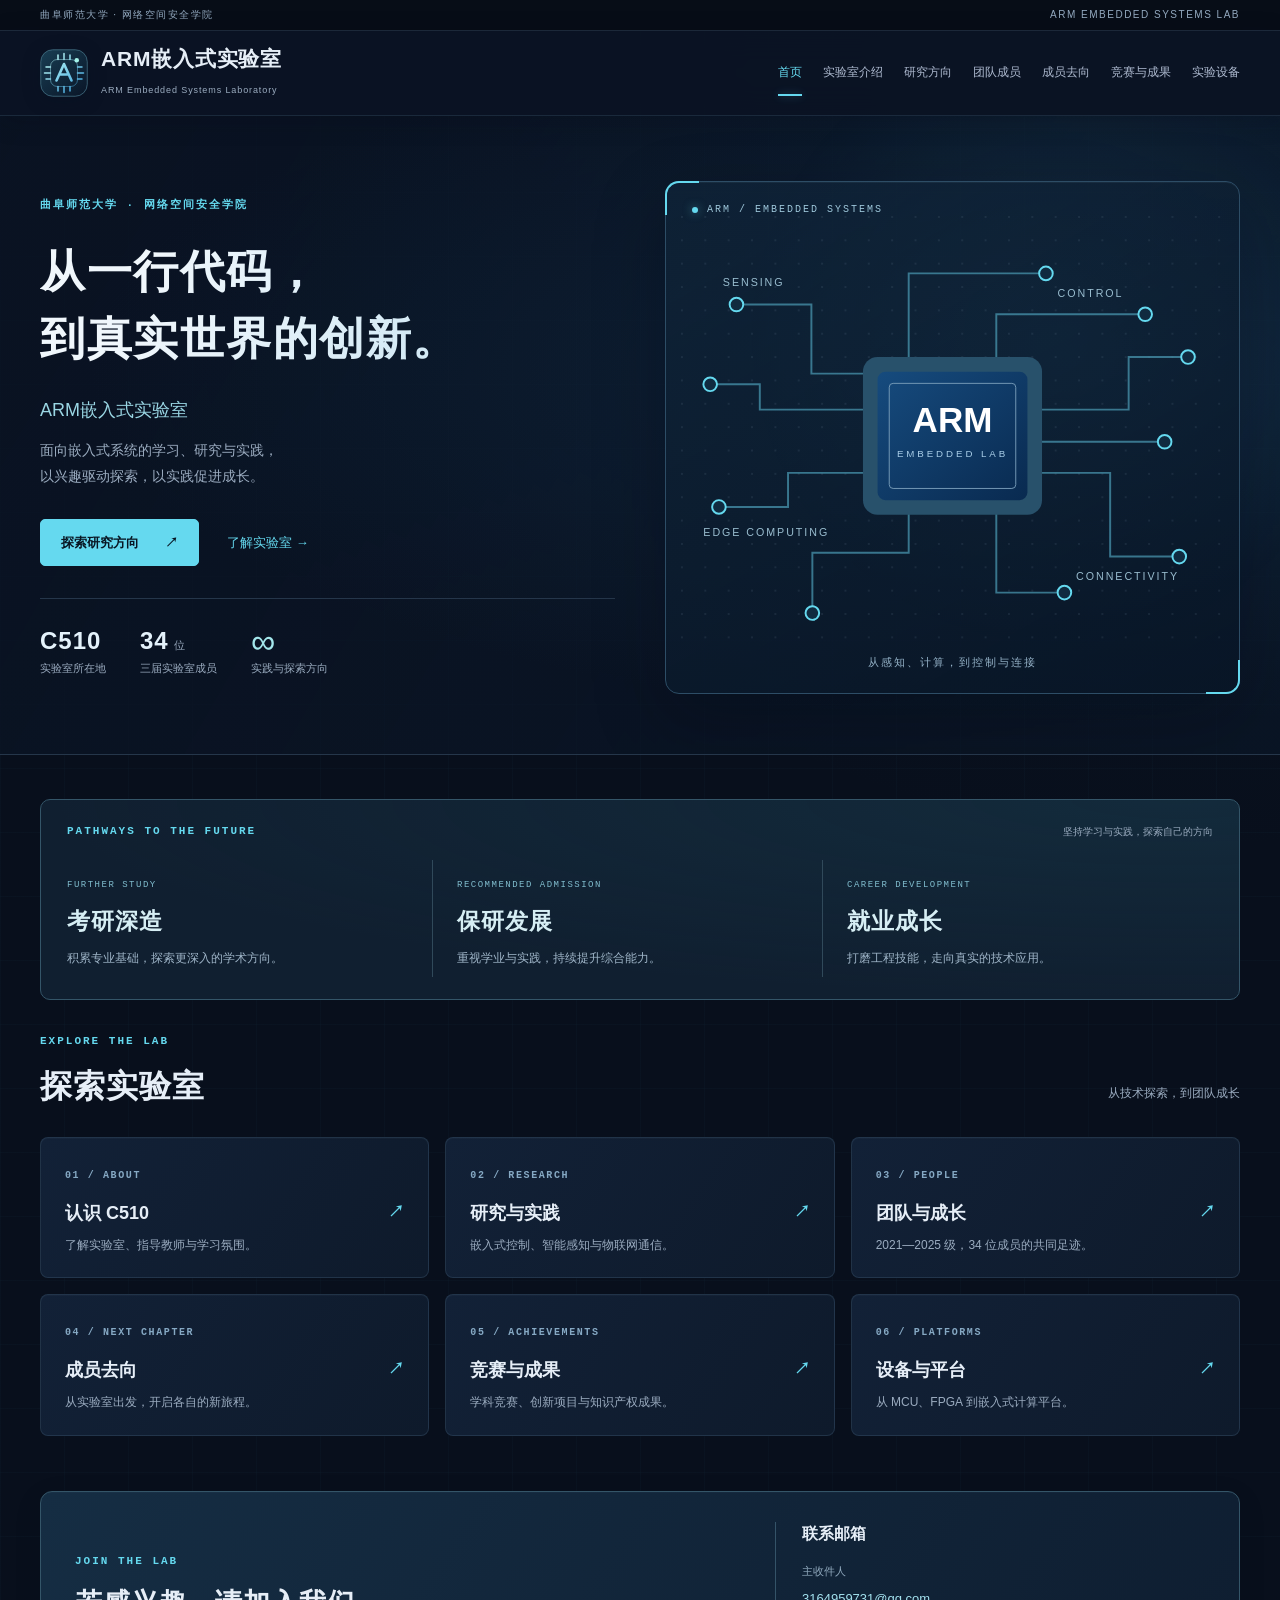
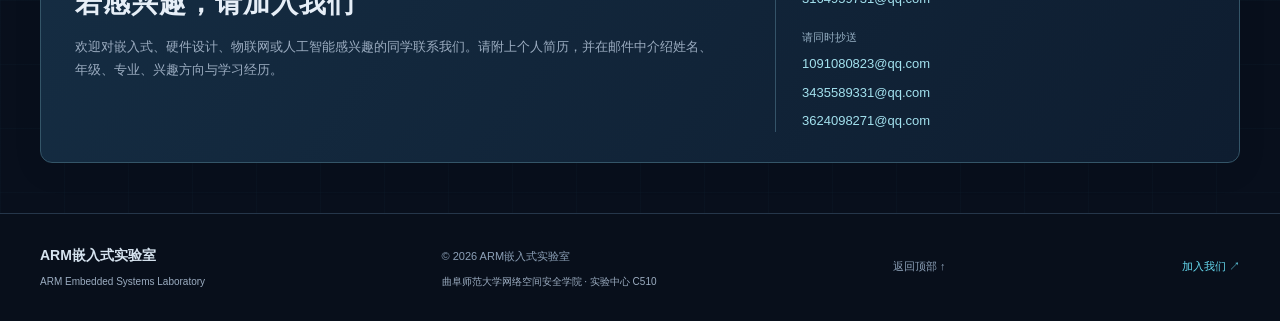
==== commit 0d030d57: "Add files via upload" ====
--- a/index.html
+++ b/index.html
@@ -51,7 +51,7 @@
 <a class="button" href="research.html">探索研究方向 <span>↗</span></a>
 <a class="text-link" href="about.html">了解实验室 <span>→</span></a>
 </div>
-<div aria-label="实验室概览" class="hero-highlights"><div><strong>C510</strong><span>实验室所在地</span></div><a href="team.html"><strong>35<span>位</span></strong><span>三届实验室成员</span></a><a href="research.html"><strong aria-label="无限可能" class="infinity-symbol">∞</strong><span>实践与探索方向</span></a></div>
+<div aria-label="实验室概览" class="hero-highlights"><div><strong>C510</strong><span>实验室所在地</span></div><a href="team.html"><strong>34<span>位</span></strong><span>三届实验室成员</span></a><a href="research.html"><strong aria-label="无限可能" class="infinity-symbol">∞</strong><span>实践与探索方向</span></a></div>
 </div>
 <div aria-label="嵌入式系统主题示意图" class="chip-art"><div class="system-label"><span aria-hidden="true" class="signal-dot"></span> ARM / EMBEDDED SYSTEMS</div>
 <svg role="img" viewbox="0 0 560 450">
@@ -105,7 +105,7 @@
 <div class="portal-grid">
 <a class="portal-card" href="about.html"><span class="portal-code">01 / ABOUT</span><h3>认识 C510 <span aria-hidden="true">↗</span></h3><p>了解实验室、指导教师与学习氛围。</p></a>
 <a class="portal-card" href="research.html"><span class="portal-code">02 / RESEARCH</span><h3>研究与实践 <span aria-hidden="true">↗</span></h3><p>嵌入式控制、智能感知与物联网通信。</p></a>
-<a class="portal-card" href="team.html"><span class="portal-code">03 / PEOPLE</span><h3>团队与成长 <span aria-hidden="true">↗</span></h3><p>2021—2025 级，35 位成员的共同足迹。</p></a>
+<a class="portal-card" href="team.html"><span class="portal-code">03 / PEOPLE</span><h3>团队与成长 <span aria-hidden="true">↗</span></h3><p>2021—2025 级，34 位成员的共同足迹。</p></a>
 <a class="portal-card" href="destinations.html"><span class="portal-code">04 / NEXT CHAPTER</span><h3>成员去向 <span aria-hidden="true">↗</span></h3><p>从实验室出发，开启各自的新旅程。</p></a>
 <a class="portal-card" href="outputs.html"><span class="portal-code">05 / ACHIEVEMENTS</span><h3>竞赛与成果 <span aria-hidden="true">↗</span></h3><p>学科竞赛、创新项目与知识产权成果。</p></a>
 <a class="portal-card" href="equipment.html"><span class="portal-code">06 / PLATFORMS</span><h3>设备与平台 <span aria-hidden="true">↗</span></h3><p>从 MCU、FPGA 到嵌入式计算平台。</p></a>
